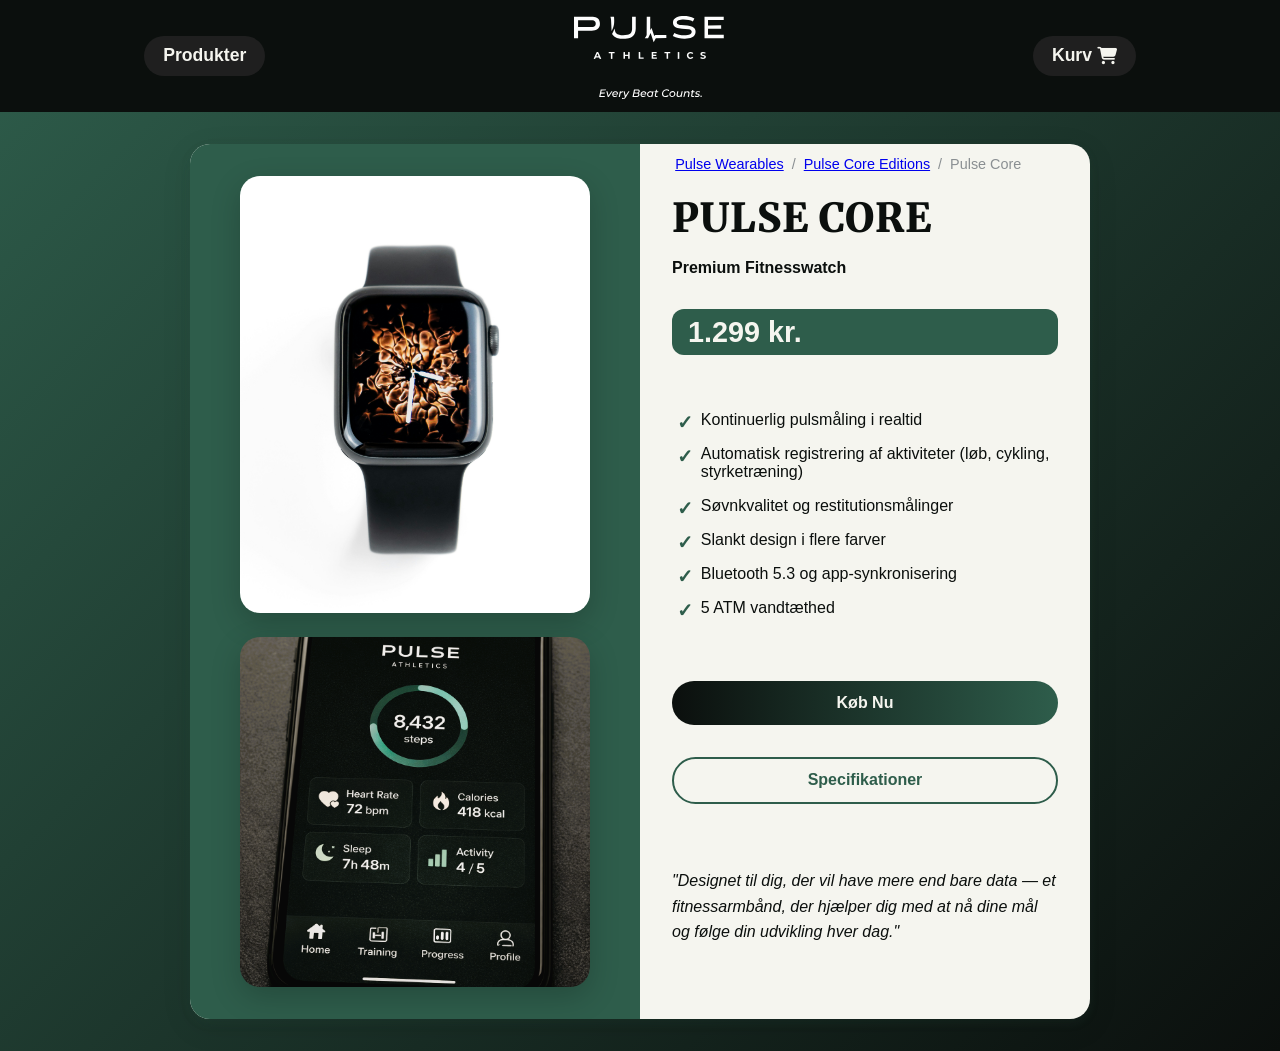
==== index.html @ 3bffe40e "mere oprydning" ====
<!DOCTYPE html>
<html lang="da">
  
<head>
  <meta charset="UTF-8" />
  
<!-- Responsive design for mobile devices -->
  <meta name="viewport" content="width=device-width, initial-scale=1" />
  <title>Pulse Athletics - PULSE Core</title>

<!-- Link to stylesheet -->
  <link rel="stylesheet" href="css.css" />

<!-- Added fonts -->
  <link
    href="https://fonts.googleapis.com/css2?family=Merriweather&display=swap"
    rel="stylesheet"
  />
  <link
    href="https://cdnjs.cloudflare.com/ajax/libs/font-awesome/6.4.0/css/all.min.css"
    rel="stylesheet"
  />
</head>

<body>

<!-- Page header with navigation -->
  <header>
    <nav>
<!-- Left pill navigation -->
      <a href="#" class="nav-pill nav-left">Produkter</a>
<!-- Center navigation logo -->
      <a href="#" class="nav-pill nav-center">
        <img src="images/Artboard1.svg" alt="Pulse Athletics Logo" class="nav-logo" />
      </a>
<!-- Right pill navigation with cart icon -->
      <a href="#" class="nav-pill nav-right">
        Kurv <i class="fa fa-shopping-cart"></i>
      </a>
    </nav>
  </header>


  <main>
    <section class="panel">
<!-- Left side: product images -->
      <figure class="image-section">
        <img src="images/watch.png" alt="PULSE Core Watch" class="watch" />
        <img src="images/phone.png" alt="PULSE App Phone" class="phone" />
      </figure>

<!-- Right side: headline, description, features, and CTAs -->
<article class="content-section">

  <!-- Breadcrumbs -->
  <nav class="breadcrumbs" aria-label="Breadcrumb">
    <ul>
    <li><a href="#">Pulse Wearables</a></li>
    <li><a href="#">Pulse Core Editions</a></li>
    <li>Pulse Core</li>
  </ul>
  </nav>
  <!-- Product name and brief -->
  <h1>PULSE Core</h1>
  <p class="part-number">Premium Fitnesswatch</p>
  
  <!-- Pricing info -->
  <div class="pricing">
    <span class="current-price">1.299 kr.</span>
  </div>
  
  <!-- Product key functions -->
  <ul class="key-functions">
    <li>Kontinuerlig pulsmåling i realtid</li>
    <li>Automatisk registrering af aktiviteter (løb, cykling, styrketræning)</li>
    <li>Søvnkvalitet og restitutionsmålinger</li>
    <li>Slankt design i flere farver</li>
    <li>Bluetooth 5.3 og app-synkronisering</li>
    <li>5 ATM vandtæthed</li>
  </ul>

  <!-- Call to action button -->
    <button class="btn-buynow">Køb Nu</button>
    <button class="btn-specs">Specifikationer</button>


  <!-- Motivational quote -->
  <p class="citation">
    <em>"Designet til dig, der vil have mere end bare data — et fitnessarmbånd, der hjælper dig med at nå dine mål og følge din udvikling hver dag."</em>
  </p>
</article>
    </section>
  </main>
</body>
</html>
---- css.css ----
@import url('https://fonts.googleapis.com/css2?family=Merriweather&display=swap');


:root {
  --graphite-black: #0b0f0d;
  --forest-green: #2e5d4b;
  --titanium-grey: #8a8f92;
  --sand-white: #f5f5ef;
  --charcoal: #1f1f1f;
  --gradient-start: #2e5d4b;
  --gradient-end: #0b0f0d;
}

/* Reset box sizing for all elements */
* {
  box-sizing: border-box;
}

/* Reset margins and padding for semantic containers */
section, article, figure, nav {
  margin: 0;
  padding: 0;
  border: none;
  background: none;
  display: block;
}

/* Body styles: background gradient and base font setup */
body {
  margin: 0;
  background: linear-gradient(135deg, var(--gradient-start), var(--gradient-end));
  color: var(--sand-white);
  font-family: Arial, sans-serif;
  min-height: 100vh;
  display: flex;
  flex-direction: column;
}

/* Header styles */
header {
  background-color: var(--graphite-black);
}

/* Navigation bar container. 1rem = 16px (Root font size) */
nav {
  max-width: 1024px;
  margin: 0 auto;
  display: flex;
  justify-content: space-between;
  align-items: center;
  padding: 0.8rem 1rem;
  gap: 1rem;
}

/* Pill-shaped navigation links */
.nav-pill {
  background-color: var(--charcoal);
  color: var(--sand-white);
  padding: 0.6rem 1.2rem;
  border-radius: 9999px; /* Fully rounded */
  text-decoration: none;
  font-weight: bold;
  display: flex;
  align-items: center;
  gap: 0.3rem;
  font-size: 1.1rem;
  user-select: none;

}

/* left and right navigation pills hover effect */
.nav-left:hover,
.nav-right:hover {
  background-color: var(--sand-white);
  color: var(--graphite-black); /* change text color for contrast */
  transition: background-color 0.3s ease, color 0.3s ease;
}


/* Center navigation logo */
.nav-center {
  flex-grow: 1;
  width:auto;
  padding: 0;
  justify-content: center;
  cursor: default;
  font-family: 'Merriweather', serif;
  font-size: 1.3rem;
  background-color: transparent;
}

/* Logo image inside the center navigation pill */
.nav-logo {
  height: auto;
  width: 150px;
  max-width: 100%;
  display: block;
  margin: 0 auto;
}

/* Main content area flex container */
main {
  flex-grow: 1;
  display: flex;
  justify-content: center;
  align-items: center;
  padding: 2rem 1rem;
}

/* The central white panel containing the product info */
.panel {
  background-color: var(--sand-white);
  color: var(--graphite-black);
  max-width: 900px;
  width: 100%;
  border-radius: 20px;
  display: flex;
  box-shadow:
    0 4px 10px rgba(46, 93, 75, 0.15),
    0 8px 30px rgba(0, 0, 0, 0.1);
  overflow: hidden;
  flex-direction:row;
  
}

/* Left image section with watch and phone images */
.image-section {
  flex: 1;
  background: var(--forest-green);
  padding: 2rem;
  display: flex;
  flex-direction: column;
  align-items: center;
  justify-content: center;
  gap: 1.5rem;
}

/* Images styling with shadow and rounded corners */
.image-section img {
  width: 350px;
  border-radius: 20px;
  box-shadow:
    0 10px 30px rgba(0, 0, 0, 0.2);
}

/* Smaller phone image */
.phone {
  width: 140px;
}

/* Right content section */
.content-section {
  flex: 1;
  padding: 0rem 2rem;
  display: flex;
  flex-direction: column;
  gap: 1rem;

}

/* Headline with serif font, uppercase, and spacing */
.content-section h1 {
  font-family: 'Merriweather', serif;
  font-weight: 900;
  font-size: 2.5rem;
  text-transform: uppercase;
  letter-spacing: 1px;
  color: var(--graphite-black);
  text-align: left;
  margin-top: -1.5rem;
  margin-bottom: -1rem;
}

/* Paragraph description spacing */
.content-section p {
  margin-bottom: 1rem;
  font-size: 1rem;
  color: var(--graphite-black);
  text-align: left;
}

/* Feature list styles with disc bullet inside box */
.content-section ul {
  list-style: inside disc;
  margin-bottom: 2rem;
  font-weight: 500;
  color: var(--graphite-black);
}

/* Space between feature items */
.content-section ul li {
  margin-bottom: 1rem;
}

/* Breadcrumbs general */
.breadcrumbs {
  width: 100%;           /* Full width of content section */
  padding-left: 0.2rem;    /* Match content-section horizontal padding */
  margin: 0;             /* Remove default margins */
  box-sizing: border-box; /* Ensure padding doesn’t cause overflow */
}

/* Breadcrumbs navigation list */
.breadcrumbs ul {
  list-style: none;               /* Remove default bullets */
  display: flex;                  /* Arrange items horizontally */
  gap: 0.5rem;                
  font-size: 0.9rem;       
  color: var(--titanium-grey);      
  padding-left: 0rem;              
  margin: 0;                            /* Reset default margin */                
}

.breadcrumbs ul li:not(:last-child)::after {
  content: "/";                  /* Slash separator */
  margin-left: 0.5rem;            /* Space after slash */
  color: var(--titanium-grey);   /* Matching grey */
}

/* Product part number styling */
.part-number {
  color: var(--titanium-grey);
  font-weight: 600;
  font-size: 1rem;
  margin-bottom: 1.5rem;
}

/* Pricing container */
.pricing {
  background-color: var(--forest-green);
  color: var(--sand-white);
  padding: 0.4rem 1rem;
  font-weight: 900;
  font-size: 1.8rem;
  border-radius: 12px;
  display: inline-block;
  margin-bottom: 1.5rem;
  
}

/* Key functions feature list */
.key-functions {
  list-style-type: none;          /* Remove default bullets */
  padding-left: 1.5rem;           /* Indent for bullets */
  margin-left: -1.2rem;           /* Reset left margin */
  margin-bottom: 2rem;
  font-weight: 600;
  color: var(--graphite-black); /* Darker color for emphasis */
}

.key-functions li {
  list-style-type: none;
  margin-bottom: 0.6rem;         /* Space between list items */
  text-indent: 0;
  padding-left: 1.5rem;          /* Space for the checkmark */
  position: relative;              /* For positioning the checkmark */
  
}

.key-functions li::before {
  content: "✓";
  position: absolute;
  left: 0;
  top: 0;
  color: var(--forest-green); 
  margin-right: 0.7rem;
  font-weight: bold;
  line-height: 1.2; /* Align checkmark with text */
  font-size: 1.2rem; /* Slightly larger checkmark for visibility */
  
  
}

/* General button styles */
button {
  cursor: pointer;
  border: none;
  border-radius: 9999px; /* Fully rounded */
  font-weight: 600;
  padding: 0.8rem 2rem;
  font-size: 1rem;
  transition: all 0.3s ease;
}

/* Primary button with gradient background and light text */
.btn-buynow {
  display: inline-block;
  background: linear-gradient(90deg, var(--graphite-black), var(--forest-green));
  color: var(--sand-white);
  padding-left: 1.8rem;
  padding-right: 1.8rem;
}

/* Hover effect for primary button */
.btn-buynow:hover {
  background: var(--forest-green);
  box-shadow: 0 4px 12px rgba(46,93,75, 0.5);
  transform: translateY(-2px);
}


.btn-specs  {        
  background-color: transparent;
  color: var(--forest-green);
  border: 2px solid var(--forest-green);
  border-radius: 9999px;
  padding-left: 1.8rem;
  padding-right: 1.8rem;
  margin-top: 1rem;
  font-size: 1rem;
  transition: background-color 0.3s ease, color 0.3s ease;
  display: flex;
  justify-content: center;
  align-self: flex-center;
}


.btn-specs:hover {
  background-color: var(--forest-green);
  color: var(--sand-white);
  border-color: var(--forest-green);
}

.citation {
  font-style: italic;               /* Italic style */
  color: var(--forest-green);      /* Muted text color */
  font-size: 1rem;                  /* Set font size */
  margin: 3rem 0;                        /* Vertical spacing */
  text-align: left;               /* Center the text horizontally */
  max-width: 600px;                 /* Limit the width */
  margin-left: auto;                /* Center block horizontally */
  margin-right: auto;
  line-height: 1.6;                  /* Improve readability */
}

 

/* Responsive styles for smaller screens */
@media (max-width: 720px) {
  /* Stack panel vertically */
  .panel {
    flex-direction: column;
  }
  /* Adjust padding and center text */
  .image-section, .content-section {
    padding: 2rem;
    text-align: center;
  }
  .content-section ul {
    padding-left: 1rem;
  }
  /* Center buttons and allow wrap */
  .buttons {
    justify-content: center;
    flex-wrap: wrap;
  }
  /* Buttons full width on small screens */
  button {
    min-width:140px;
  }
}
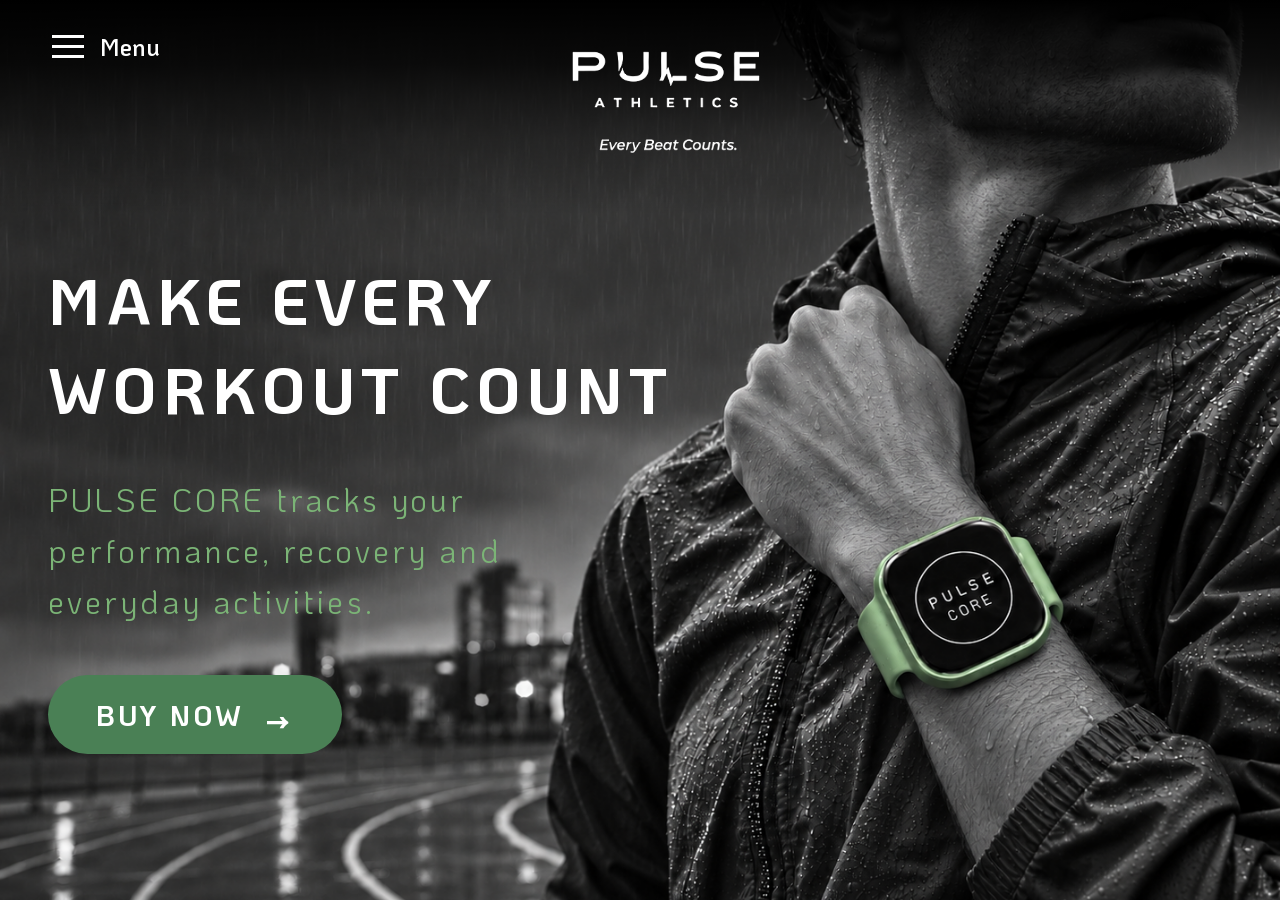
==== commit 6de6eb30: "Første version af hero og nav med burgermenu" ====
--- a/index.html
+++ b/index.html
@@ -1,95 +1,84 @@
 <!DOCTYPE html>
-<html lang="da">
+<html lang="en">
   
 <head>
-  <meta charset="UTF-8" />
-  
-<!-- Responsive design for mobile devices -->
-  <meta name="viewport" content="width=device-width, initial-scale=1" />
+  <meta charset="UTF-8"/>
+  <!-- Responsive design for mobile devices -->
+  <meta name="viewport" content="width=device-width, initial-scale=1.0">
   <title>Pulse Athletics - PULSE Core</title>
 
-<!-- Link to stylesheet -->
-  <link rel="stylesheet" href="css.css" />
+  <!-- Link til stylesheet/css fil -->
+  <link rel="stylesheet" href="css.css"/>
 
-<!-- Added fonts -->
-  <link
-    href="https://fonts.googleapis.com/css2?family=Merriweather&display=swap"
-    rel="stylesheet"
-  />
-  <link
-    href="https://cdnjs.cloudflare.com/ajax/libs/font-awesome/6.4.0/css/all.min.css"
-    rel="stylesheet"
-  />
+  <!-- Skrifttypen KoHo -->
+  <link rel="preconnect" href="https://fonts.googleapis.com">
+  <link rel="preconnect" href="https://fonts.gstatic.com" crossorigin>
+
+  <link href="https://fonts.googleapis.com/css2?family=KoHo:ital,wght@0,400;0,500;0,600;0,700;1,400&display=swap" rel="stylesheet">
+
 </head>
 
 <body>
 
-<!-- Page header with navigation -->
-  <header>
-    <nav>
-<!-- Left pill navigation -->
-      <a href="#" class="nav-pill nav-left">Produkter</a>
-<!-- Center navigation logo -->
-      <a href="#" class="nav-pill nav-center">
-        <img src="images/Artboard1.svg" alt="Pulse Athletics Logo" class="nav-logo" />
+  <section class="hero">
+
+    <!-- Header med navigation -->
+    <header class="site-header">
+
+     <nav class="navbar" aria-label="Main Navigation">
+        <div class="navbar-container">
+         <!-- Burgerikon -->
+          <button class="burger" id="burger-button" type="button" aria-label="Open menu" aria-expanded="false" aria-controls="nav-menu">
+            <span class="burger-line"></span>
+            <span class="burger-line"></span>
+            <span class="burger-line"></span>
+          </button>
+
+          <!-- Tekst ved siden af burgerikonet -->
+          <span class="menu-label">
+          Menu
+          </span>
+
+          <!-- Logo med slogan -->
+          <a class="brand" href="index.html">
+            <img src="Eksamen-billeder/logo-til-nav.png" alt="Pulse Athletics - Every Beat Counts. Home" class="logo"/>
+          </a>
+
+          <!-- Navigation menu -->
+          <ul class="nav-menu" id="nav-menu">
+            <li><a href="#product">PULSE Core</a></li>
+            <li><a href="#features">Features</a></li>
+            <li><a href="#app">App</a></li>
+            <li><a href="#contact">Contact</a></li>
+          </ul>
+
+        </div>
+      </nav>
+    </header>
+  
+    <div class="hero-content">
+      <h1>
+        Make every<br>
+       workout count
+      </h1>
+
+      <p>
+        PULSE CORE tracks your <br>
+        performance, recovery and <br>
+        everyday activities.
+      </p>
+
+      <a class="buy-button" href="#product">
+        Buy now
+        <span aria-hidden="true">→</span>
       </a>
-<!-- Right pill navigation with cart icon -->
-      <a href="#" class="nav-pill nav-right">
-        Kurv <i class="fa fa-shopping-cart"></i>
-      </a>
-    </nav>
-  </header>
+    </div>
+
+  </section>
 
 
   <main>
-    <section class="panel">
-<!-- Left side: product images -->
-      <figure class="image-section">
-        <img src="images/watch.png" alt="PULSE Core Watch" class="watch" />
-        <img src="images/phone.png" alt="PULSE App Phone" class="phone" />
-      </figure>
 
-<!-- Right side: headline, description, features, and CTAs -->
-<article class="content-section">
-
-  <!-- Breadcrumbs -->
-  <nav class="breadcrumbs" aria-label="Breadcrumb">
-    <ul>
-    <li><a href="#">Pulse Wearables</a></li>
-    <li><a href="#">Pulse Core Editions</a></li>
-    <li>Pulse Core</li>
-  </ul>
-  </nav>
-  <!-- Product name and brief -->
-  <h1>PULSE Core</h1>
-  <p class="part-number">Premium Fitnesswatch</p>
-  
-  <!-- Pricing info -->
-  <div class="pricing">
-    <span class="current-price">1.299 kr.</span>
-  </div>
-  
-  <!-- Product key functions -->
-  <ul class="key-functions">
-    <li>Kontinuerlig pulsmåling i realtid</li>
-    <li>Automatisk registrering af aktiviteter (løb, cykling, styrketræning)</li>
-    <li>Søvnkvalitet og restitutionsmålinger</li>
-    <li>Slankt design i flere farver</li>
-    <li>Bluetooth 5.3 og app-synkronisering</li>
-    <li>5 ATM vandtæthed</li>
-  </ul>
-
-  <!-- Call to action button -->
-    <button class="btn-buynow">Køb Nu</button>
-    <button class="btn-specs">Specifikationer</button>
-
-
-  <!-- Motivational quote -->
-  <p class="citation">
-    <em>"Designet til dig, der vil have mere end bare data — et fitnessarmbånd, der hjælper dig med at nå dine mål og følge din udvikling hver dag."</em>
-  </p>
-</article>
-    </section>
   </main>
 </body>
 </html>
--- a/css.css
+++ b/css.css
@@ -1,361 +1,221 @@
-@import url('https://fonts.googleapis.com/css2?family=Merriweather&display=swap');
-
-
-:root {
-  --graphite-black: #0b0f0d;
-  --forest-green: #2e5d4b;
-  --titanium-grey: #8a8f92;
-  --sand-white: #f5f5ef;
-  --charcoal: #1f1f1f;
-  --gradient-start: #2e5d4b;
-  --gradient-end: #0b0f0d;
-}
-
-/* Reset box sizing for all elements */
+/* Grundindstillinger */
 * {
   box-sizing: border-box;
 }
 
-/* Reset margins and padding for semantic containers */
-section, article, figure, nav {
-  margin: 0;
-  padding: 0;
-  border: none;
-  background: none;
-  display: block;
-}
-
-/* Body styles: background gradient and base font setup */
 body {
   margin: 0;
-  background: linear-gradient(135deg, var(--gradient-start), var(--gradient-end));
-  color: var(--sand-white);
-  font-family: Arial, sans-serif;
+  font-family: "KoHo", sans-serif;
+}
+
+button {
+  font: inherit;
+}
+
+/* Hero: hele den øverste sektion */
+.hero {
   min-height: 100vh;
+  color: white;
+
+  background-color: #171717;
+  background-image: url("Eksamen-billeder/Hero-baggrund.png");
+  background-size: cover;
+  background-position: center;
+}
+
+/* Lineær navigationen */
+.site-header {
+  padding: 24px 48px 40px;
+
+  background: linear-gradient(
+    to bottom,
+    rgba(0, 0, 0, 1) 0%,
+    rgba(0, 0, 0, 0.8) 30%,
+    rgba(0, 0, 0, 0.3) 65%,
+    rgba(0, 0, 0, 0) 100%
+  );
+}
+
+/* Navigation */
+.navbar-container {
+  position: relative;
+
+  display: grid;
+  grid-template-columns: 40px 1fr auto 1fr;
+  align-items: start;
+  gap: 12px;
+}
+
+/* Burgerknappen */
+.burger {
   display: flex;
   flex-direction: column;
-}
-
-/* Header styles */
-header {
-  background-color: var(--graphite-black);
-}
-
-/* Navigation bar container. 1rem = 16px (Root font size) */
-nav {
-  max-width: 1024px;
-  margin: 0 auto;
-  display: flex;
-  justify-content: space-between;
-  align-items: center;
-  padding: 0.8rem 1rem;
-  gap: 1rem;
-}
-
-/* Pill-shaped navigation links */
-.nav-pill {
-  background-color: var(--charcoal);
-  color: var(--sand-white);
-  padding: 0.6rem 1.2rem;
-  border-radius: 9999px; /* Fully rounded */
-  text-decoration: none;
-  font-weight: bold;
-  display: flex;
-  align-items: center;
-  gap: 0.3rem;
-  font-size: 1.1rem;
-  user-select: none;
-
-}
-
-/* left and right navigation pills hover effect */
-.nav-left:hover,
-.nav-right:hover {
-  background-color: var(--sand-white);
-  color: var(--graphite-black); /* change text color for contrast */
-  transition: background-color 0.3s ease, color 0.3s ease;
-}
-
-
-/* Center navigation logo */
-.nav-center {
-  flex-grow: 1;
-  width:auto;
-  padding: 0;
   justify-content: center;
-  cursor: default;
-  font-family: 'Merriweather', serif;
-  font-size: 1.3rem;
-  background-color: transparent;
-}
-
-/* Logo image inside the center navigation pill */
-.nav-logo {
+  gap: 7px;
+
+  width: 40px;
+  height: 44px;
+  padding: 4px;
+
+  border: none;
+  background: transparent;
+  cursor: pointer;
+}
+
+/* De tre streger */
+.burger span {
+  display: block;
+  width: 32px;
+  height: 3px;
+  background-color: white;
+}
+
+/* Teksten ved siden af burgerikonet */
+.menu-label {
+  padding-top: 7px;
+  font-size: 24px;
+  font-weight: 600;
+}
+
+/* Logo inklusive slogan */
+.brand {
+  grid-column: 3;
+  display: block;
+  width: 300px;
+}
+
+.brand img {
+  display: block;
+  width: 100%;
   height: auto;
-  width: 150px;
-  max-width: 100%;
-  display: block;
-  margin: 0 auto;
-}
-
-/* Main content area flex container */
-main {
-  flex-grow: 1;
-  display: flex;
-  justify-content: center;
-  align-items: center;
-  padding: 2rem 1rem;
-}
-
-/* The central white panel containing the product info */
-.panel {
-  background-color: var(--sand-white);
-  color: var(--graphite-black);
-  max-width: 900px;
-  width: 100%;
-  border-radius: 20px;
-  display: flex;
-  box-shadow:
-    0 4px 10px rgba(46, 93, 75, 0.15),
-    0 8px 30px rgba(0, 0, 0, 0.1);
-  overflow: hidden;
-  flex-direction:row;
-  
-}
-
-/* Left image section with watch and phone images */
-.image-section {
-  flex: 1;
-  background: var(--forest-green);
-  padding: 2rem;
+}
+
+/* Menuen er skjult, indtil den åbnes */
+.nav-menu {
+  display: none;
+
+  position: absolute;
+  top: 60px;
+  left: 0;
+  z-index: 10;
+
+  width: 230px;
+  margin: 0;
+  padding: 24px;
+
+  list-style: none;
+  background-color: #373636;
+  border-radius: 12px;
+}
+
+/* JavaScript tilføjer senere klassen active */
+.nav-menu.active {
   display: flex;
   flex-direction: column;
+  gap: 20px;
+}
+
+.nav-menu a {
+  color: white;
+  text-decoration: none;
+}
+
+.nav-menu a:hover {
+  text-decoration: underline;
+}
+
+/* Teksten oven på billedet */
+.hero-content {
+  max-width: 820px;
+  padding: 40px 48px 100px;
+}
+
+.hero-content h1 {
+  margin: 0 0 40px;
+
+  font-size: 64px;
+  font-weight: 700;
+  line-height: 1.4;
+  letter-spacing: 6px;
+  text-transform: uppercase;
+}
+
+.hero-content p {
+  max-width: 620px;
+  margin: 0 0 48px;
+
+  color: #7bb476;
+  font-size: 32px;
+  line-height: 1.6;
+  letter-spacing: 3px;
+}
+
+/* Købsknappen */
+.buy-button {
+  display: inline-flex;
   align-items: center;
-  justify-content: center;
-  gap: 1.5rem;
-}
-
-/* Images styling with shadow and rounded corners */
-.image-section img {
-  width: 350px;
-  border-radius: 20px;
-  box-shadow:
-    0 10px 30px rgba(0, 0, 0, 0.2);
-}
-
-/* Smaller phone image */
-.phone {
-  width: 140px;
-}
-
-/* Right content section */
-.content-section {
-  flex: 1;
-  padding: 0rem 2rem;
-  display: flex;
-  flex-direction: column;
-  gap: 1rem;
-
-}
-
-/* Headline with serif font, uppercase, and spacing */
-.content-section h1 {
-  font-family: 'Merriweather', serif;
-  font-weight: 900;
-  font-size: 2.5rem;
+  gap: 20px;
+
+  padding: 16px 48px;
+  border-radius: 50px;
+
+  background-color: #4a8055;
+  color: white;
+
+  font-size: 28px;
+  font-weight: 700;
+  letter-spacing: 3px;
+  text-decoration: none;
   text-transform: uppercase;
-  letter-spacing: 1px;
-  color: var(--graphite-black);
-  text-align: left;
-  margin-top: -1.5rem;
-  margin-bottom: -1rem;
-}
-
-/* Paragraph description spacing */
-.content-section p {
-  margin-bottom: 1rem;
-  font-size: 1rem;
-  color: var(--graphite-black);
-  text-align: left;
-}
-
-/* Feature list styles with disc bullet inside box */
-.content-section ul {
-  list-style: inside disc;
-  margin-bottom: 2rem;
-  font-weight: 500;
-  color: var(--graphite-black);
-}
-
-/* Space between feature items */
-.content-section ul li {
-  margin-bottom: 1rem;
-}
-
-/* Breadcrumbs general */
-.breadcrumbs {
-  width: 100%;           /* Full width of content section */
-  padding-left: 0.2rem;    /* Match content-section horizontal padding */
-  margin: 0;             /* Remove default margins */
-  box-sizing: border-box; /* Ensure padding doesn’t cause overflow */
-}
-
-/* Breadcrumbs navigation list */
-.breadcrumbs ul {
-  list-style: none;               /* Remove default bullets */
-  display: flex;                  /* Arrange items horizontally */
-  gap: 0.5rem;                
-  font-size: 0.9rem;       
-  color: var(--titanium-grey);      
-  padding-left: 0rem;              
-  margin: 0;                            /* Reset default margin */                
-}
-
-.breadcrumbs ul li:not(:last-child)::after {
-  content: "/";                  /* Slash separator */
-  margin-left: 0.5rem;            /* Space after slash */
-  color: var(--titanium-grey);   /* Matching grey */
-}
-
-/* Product part number styling */
-.part-number {
-  color: var(--titanium-grey);
-  font-weight: 600;
-  font-size: 1rem;
-  margin-bottom: 1.5rem;
-}
-
-/* Pricing container */
-.pricing {
-  background-color: var(--forest-green);
-  color: var(--sand-white);
-  padding: 0.4rem 1rem;
-  font-weight: 900;
-  font-size: 1.8rem;
-  border-radius: 12px;
-  display: inline-block;
-  margin-bottom: 1.5rem;
-  
-}
-
-/* Key functions feature list */
-.key-functions {
-  list-style-type: none;          /* Remove default bullets */
-  padding-left: 1.5rem;           /* Indent for bullets */
-  margin-left: -1.2rem;           /* Reset left margin */
-  margin-bottom: 2rem;
-  font-weight: 600;
-  color: var(--graphite-black); /* Darker color for emphasis */
-}
-
-.key-functions li {
-  list-style-type: none;
-  margin-bottom: 0.6rem;         /* Space between list items */
-  text-indent: 0;
-  padding-left: 1.5rem;          /* Space for the checkmark */
-  position: relative;              /* For positioning the checkmark */
-  
-}
-
-.key-functions li::before {
-  content: "✓";
-  position: absolute;
-  left: 0;
-  top: 0;
-  color: var(--forest-green); 
-  margin-right: 0.7rem;
-  font-weight: bold;
-  line-height: 1.2; /* Align checkmark with text */
-  font-size: 1.2rem; /* Slightly larger checkmark for visibility */
-  
-  
-}
-
-/* General button styles */
-button {
-  cursor: pointer;
-  border: none;
-  border-radius: 9999px; /* Fully rounded */
-  font-weight: 600;
-  padding: 0.8rem 2rem;
-  font-size: 1rem;
-  transition: all 0.3s ease;
-}
-
-/* Primary button with gradient background and light text */
-.btn-buynow {
-  display: inline-block;
-  background: linear-gradient(90deg, var(--graphite-black), var(--forest-green));
-  color: var(--sand-white);
-  padding-left: 1.8rem;
-  padding-right: 1.8rem;
-}
-
-/* Hover effect for primary button */
-.btn-buynow:hover {
-  background: var(--forest-green);
-  box-shadow: 0 4px 12px rgba(46,93,75, 0.5);
-  transform: translateY(-2px);
-}
-
-
-.btn-specs  {        
-  background-color: transparent;
-  color: var(--forest-green);
-  border: 2px solid var(--forest-green);
-  border-radius: 9999px;
-  padding-left: 1.8rem;
-  padding-right: 1.8rem;
-  margin-top: 1rem;
-  font-size: 1rem;
-  transition: background-color 0.3s ease, color 0.3s ease;
-  display: flex;
-  justify-content: center;
-  align-self: flex-center;
-}
-
-
-.btn-specs:hover {
-  background-color: var(--forest-green);
-  color: var(--sand-white);
-  border-color: var(--forest-green);
-}
-
-.citation {
-  font-style: italic;               /* Italic style */
-  color: var(--forest-green);      /* Muted text color */
-  font-size: 1rem;                  /* Set font size */
-  margin: 3rem 0;                        /* Vertical spacing */
-  text-align: left;               /* Center the text horizontally */
-  max-width: 600px;                 /* Limit the width */
-  margin-left: auto;                /* Center block horizontally */
-  margin-right: auto;
-  line-height: 1.6;                  /* Improve readability */
-}
-
- 
-
-/* Responsive styles for smaller screens */
-@media (max-width: 720px) {
-  /* Stack panel vertically */
-  .panel {
-    flex-direction: column;
-  }
-  /* Adjust padding and center text */
-  .image-section, .content-section {
-    padding: 2rem;
-    text-align: center;
-  }
-  .content-section ul {
-    padding-left: 1rem;
-  }
-  /* Center buttons and allow wrap */
-  .buttons {
-    justify-content: center;
-    flex-wrap: wrap;
-  }
-  /* Buttons full width on small screens */
-  button {
-    min-width:140px;
-  }
-}
+}
+
+.buy-button:hover {
+  background-color: #386541;
+}
+
+.buy-button span {
+  font-size: 36px;
+}
+
+/* Markering ved brug af tastatur */
+a:focus-visible,
+button:focus-visible {
+  outline: 3px solid white;
+  outline-offset: 5px;
+}
+
+/* Tilpasning til mindre skærme */
+@media (max-width: 700px) {
+  .site-header {
+    padding: 20px;
+  }
+
+  .navbar-container {
+    grid-template-columns: 40px 1fr;
+  }
+
+  .brand {
+    grid-column: 1 / -1;
+    justify-self: center;
+    width: 230px;
+  }
+
+  .hero-content {
+    padding: 32px 20px 60px;
+  }
+
+  .hero-content h1 {
+    font-size: 36px;
+    letter-spacing: 2px;
+  }
+
+  .hero-content p {
+    font-size: 22px;
+    letter-spacing: 1px;
+  }
+
+  .buy-button {
+    padding: 14px 32px;
+    font-size: 22px;
+  }
+}
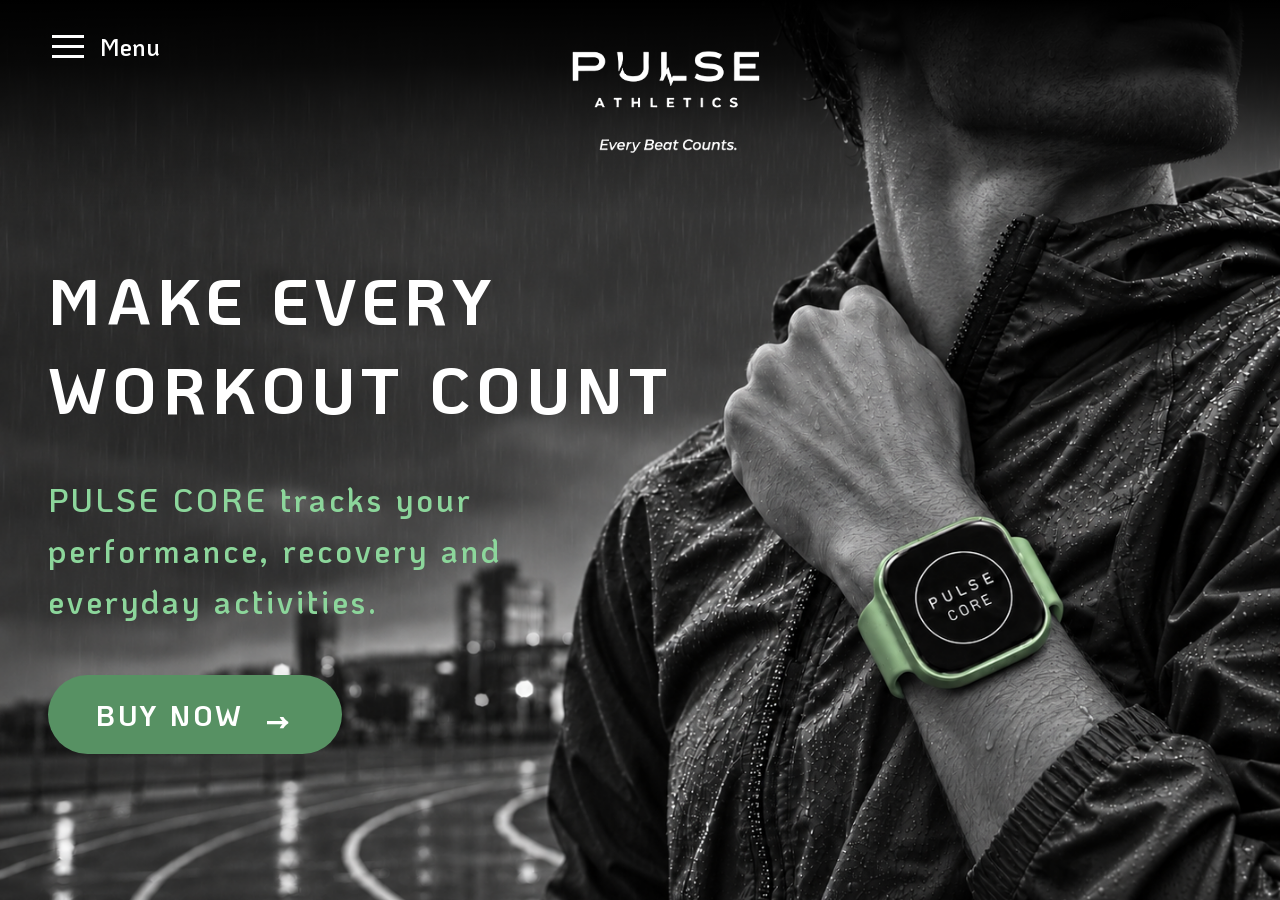
==== commit 716e0836: "js og burgermenu plus dens css" ====
--- a/index.html
+++ b/index.html
@@ -7,7 +7,7 @@
   <meta name="viewport" content="width=device-width, initial-scale=1.0">
   <title>Pulse Athletics - PULSE Core</title>
 
-  <!-- Link til stylesheet/css fil -->
+  <!-- Link til stylesheet/css og JavaScript fil -->
   <link rel="stylesheet" href="css.css"/>
 
   <!-- Skrifttypen KoHo -->
@@ -28,7 +28,7 @@
      <nav class="navbar" aria-label="Main Navigation">
         <div class="navbar-container">
          <!-- Burgerikon -->
-          <button class="burger" id="burger-button" type="button" aria-label="Open menu" aria-expanded="false" aria-controls="nav-menu">
+          <button class="burger" id="burgerbutton" type="button" aria-label="Open menu" aria-expanded="false" aria-controls="navmenu">
             <span class="burger-line"></span>
             <span class="burger-line"></span>
             <span class="burger-line"></span>
@@ -45,11 +45,11 @@
           </a>
 
           <!-- Navigation menu -->
-          <ul class="nav-menu" id="nav-menu">
-            <li><a href="#product">PULSE Core</a></li>
+          <ul class="nav-menu" id="navmenu">
+            <li><a href="#product">Products</a></li>
             <li><a href="#features">Features</a></li>
-            <li><a href="#app">App</a></li>
-            <li><a href="#contact">Contact</a></li>
+            <li><a href="#app">The PULSE App</a></li>
+            <li><a href="#about">About us</a></li>
           </ul>
 
         </div>
@@ -81,4 +81,5 @@
 
   </main>
 </body>
+<script src="js.js"></script>
 </html>
--- a/css.css
+++ b/css.css
@@ -25,6 +25,7 @@
 
 /* Lineær navigationen */
 .site-header {
+  position: relative;
   padding: 24px 48px 40px;
 
   background: linear-gradient(
@@ -38,7 +39,7 @@
 
 /* Navigation */
 .navbar-container {
-  position: relative;
+  position: static;
 
   display: grid;
   grid-template-columns: 40px 1fr auto 1fr;
@@ -90,18 +91,22 @@
   height: auto;
 }
 
-/* Menuen er skjult, indtil den åbnes */
+/* Jeg skjuler menuen, indtil brugeren åbner den */
 .nav-menu {
   display: none;
 
+  /* Jeg placerer menuen under burgerknappen */
   position: absolute;
-  top: 60px;
-  left: 0;
-  z-index: 10;
-
-  width: 230px;
+  top: 78px;
+  left: 48px;
+  z-index: 100;
+
+  /* Jeg giver menuen en fjerdedel af vinduets bredde */
+  width: 25vw;
+  max-width: calc(100% - 40px);
+
   margin: 0;
-  padding: 24px;
+  padding: 12px 0;
 
   list-style: none;
   background-color: #373636;
@@ -112,16 +117,23 @@
 .nav-menu.active {
   display: flex;
   flex-direction: column;
-  gap: 20px;
-}
-
+  gap: 0;
+}
+
+/* Jeg gør hele rækken klikbar */
 .nav-menu a {
+  display: block;
+  padding: 16px 24px;
+
   color: white;
+  font-size: 22px;
   text-decoration: none;
 }
 
+/* Jeg fremhæver linket, når musen er over det */
 .nav-menu a:hover {
   text-decoration: underline;
+  background-color: #579163;
 }
 
 /* Teksten oven på billedet */
@@ -144,8 +156,9 @@
   max-width: 620px;
   margin: 0 0 48px;
 
-  color: #7bb476;
+  color: #8cd69b;
   font-size: 32px;
+  font-weight: 600;
   line-height: 1.6;
   letter-spacing: 3px;
 }
@@ -159,7 +172,7 @@
   padding: 16px 48px;
   border-radius: 50px;
 
-  background-color: #4a8055;
+  background-color: #579163;
   color: white;
 
   font-size: 28px;
@@ -184,6 +197,55 @@
   outline-offset: 5px;
 }
 
+
+
+
+
+
+
+
+/* Jeg gør burgerknappen til udgangspunkt for krydsets streger */
+.burger {
+  position: relative;
+}
+
+/* Jeg flytter den øverste streg og drejer den */
+.burger.active span:nth-child(1) {
+  position: absolute;
+  top: 20px;
+  left: 4px;
+  transform: rotate(45deg);
+}
+
+/* Jeg skjuler den midterste streg */
+.burger.active span:nth-child(2) {
+  opacity: 0;
+}
+
+/* Jeg flytter den nederste streg og drejer den modsat */
+.burger.active span:nth-child(3) {
+  position: absolute;
+  top: 20px;
+  left: 4px;
+  transform: rotate(-45deg);
+}
+
+/* Jeg tilpasser selve menuens placering og bredde på mobil */
+@media (max-width: 700px) {
+  .nav-menu {
+    left: 20px;
+    width: calc(100% - 40px);
+  }
+}
+
+
+
+
+
+
+
+
+
 /* Tilpasning til mindre skærme */
 @media (max-width: 700px) {
   .site-header {
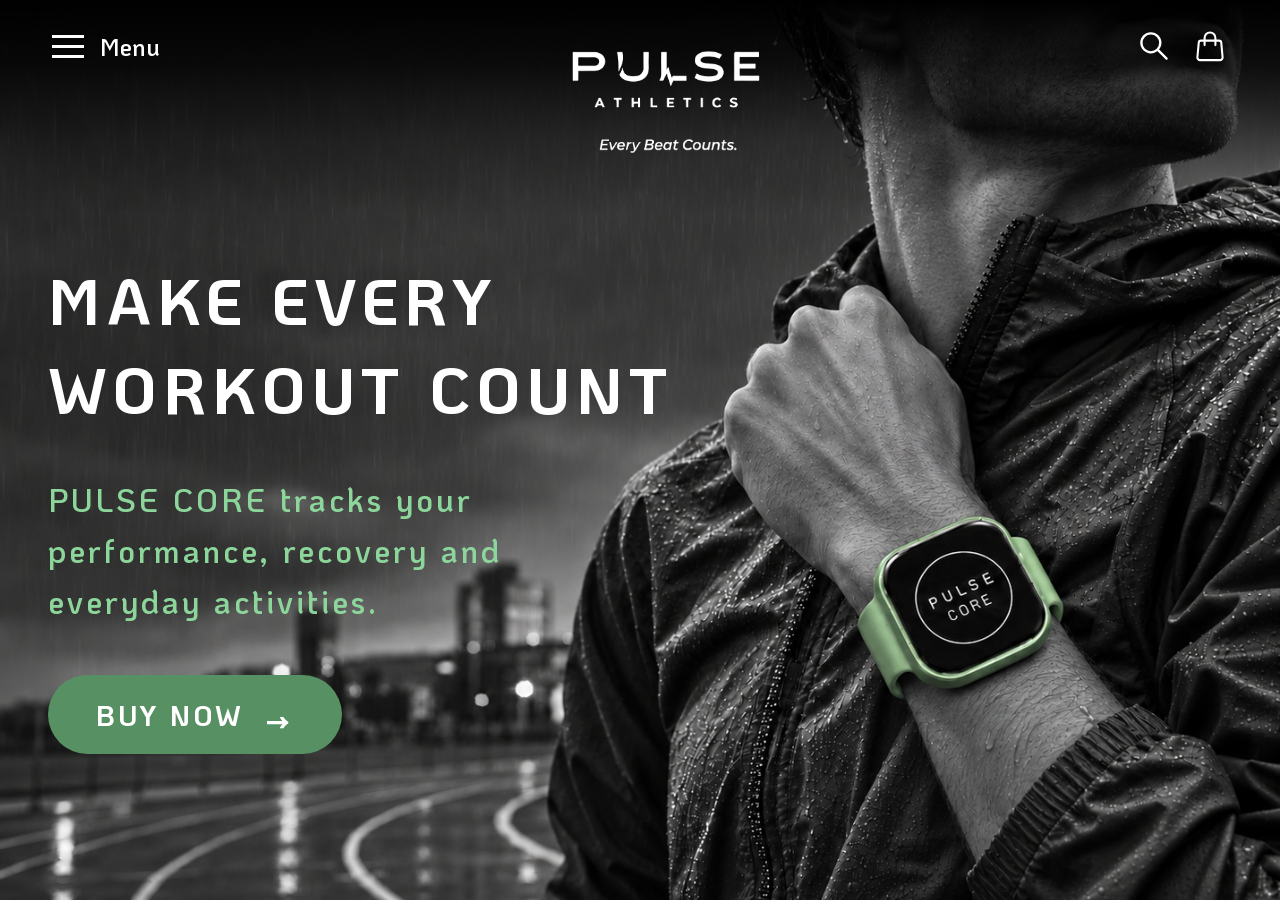
==== commit e1df3f0f: "Tilføjede ikoner i højre hjørne + billeder" ====
--- a/index.html
+++ b/index.html
@@ -43,6 +43,17 @@
           <a class="brand" href="index.html">
             <img src="Eksamen-billeder/logo-til-nav.png" alt="Pulse Athletics - Every Beat Counts. Home" class="logo"/>
           </a>
+          
+          <!-- Jeg samler ikonerne i én container -->
+          <div class="header-actions">
+            <a class="search-link" aria-label="Search">
+              <img src="Eksamen-billeder/søg.svg" alt="Search icon" class="search-icon"/>
+            </a>
+
+            <a class="cart-link" aria-label="Shopping cart">
+              <img src="Eksamen-billeder/kurv.svg" alt="Shopping cart icon" class="cart-icon"/>
+            </a>
+          </div>
 
           <!-- Navigation menu -->
           <ul class="nav-menu" id="navmenu">
--- a/css.css
+++ b/css.css
@@ -91,6 +91,42 @@
   height: auto;
 }
 
+
+/* Jeg placerer ikonerne øverst til højre i headeren */
+.header-actions {
+  position: absolute;
+  top: 24px;
+  right: 48px;
+
+  display: flex;
+  flex-direction: row;
+  align-items: center;
+  gap: 12px;
+}
+
+/* Jeg giver hvert ikon et klikområde */
+.header-actions a {
+  display: flex;
+  align-items: center;
+  justify-content: center;
+
+  width: 44px;
+  height: 44px;
+}
+
+/* Jeg tilpasser størrelsen på ikonerne */
+.header-actions img {
+  display: block;
+  width: 36px;
+  height: 36px;
+  object-fit: contain;
+}
+
+
+
+
+
+
 /* Jeg skjuler menuen, indtil brugeren åbner den */
 .nav-menu {
   display: none;
@@ -238,7 +274,14 @@
   }
 }
 
-
+/* Jeg tilpasser placeringen af ikonernepå mobil */
+@media (max-width: 700px) {
+  .header-actions {
+    top: 20px;
+    right: 20px;
+    gap: 0;
+  }
+}
 
 
 
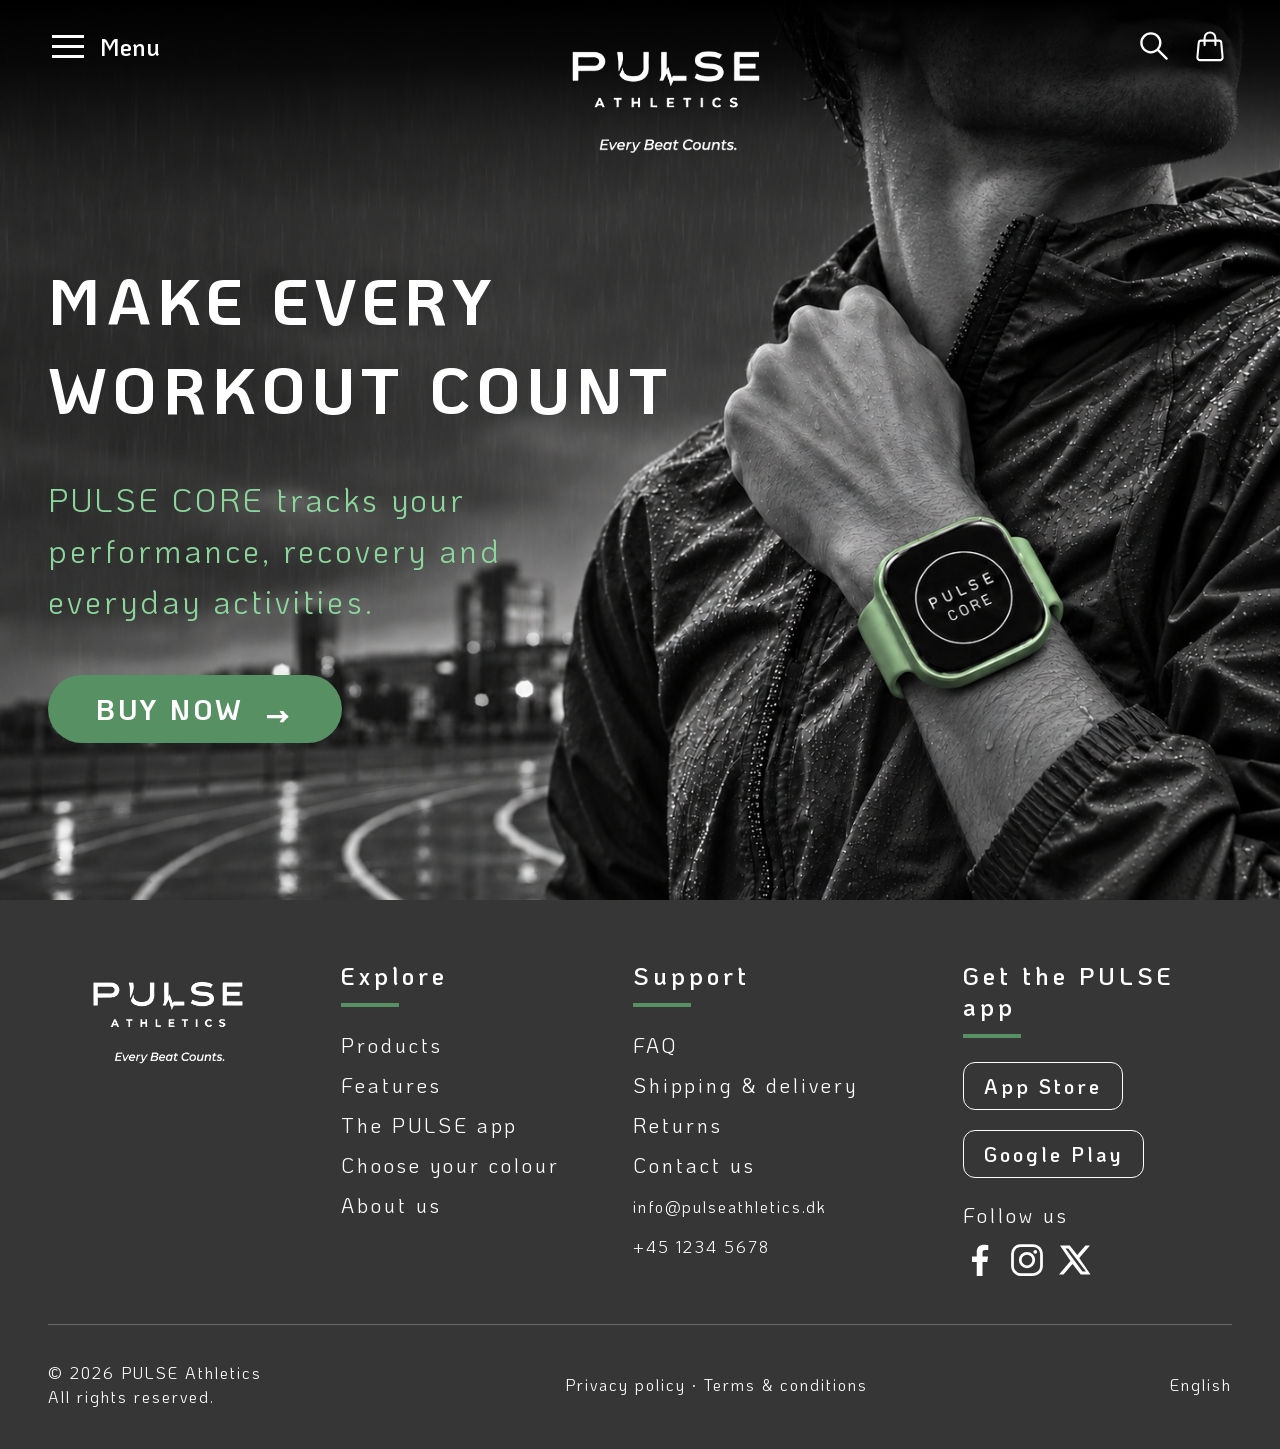
==== commit 4f375969: "Footer - sociale medier og appstore" ====
--- a/index.html
+++ b/index.html
@@ -91,6 +91,112 @@
   <main>
 
   </main>
+
+
+
+
+  <!-- Jeg samler logo, navigation og kontaktoplysninger i footeren -->
+  <footer class="site-footer" id="contact">
+
+    <!-- Footerens fire kolonner -->
+    <div class="footer-top">
+
+      <!-- Kolonne 1: Logo med slogan -->
+      <a class="footer-brand" href="index.html">
+        <img src="Eksamen-billeder/logo-til-nav.png" alt="PULSE Athletics - Every Beat Counts. Home" class="footer-logo"/>
+      </a>
+
+      <!-- Kolonne 2: Links til sektioner på siden -->
+      <nav class="footer-column" aria-label="Explore">
+       <h2>Explore</h2>
+
+        <ul>
+          <li><a href="#product">Products</a></li>
+          <li><a href="#features">Features</a></li>
+          <li><a href="#app">The PULSE app</a></li>
+          <li><a href="#colours">Choose your colour</a></li>
+          <li><a href="#about">About us</a></li>
+        </ul>
+      </nav>
+
+      <!-- Kolonne 3: Support og fiktive kontaktoplysninger -->
+      <div class="footer-column">
+        <h2>Support</h2>
+
+        <ul>
+          <li><span>FAQ</span></li>
+          <li><span>Shipping &amp; delivery</span></li>
+          <li><span>Returns</span></li>
+          <li><span>Contact us</span></li>
+        </ul>
+
+        <!-- Jeg åbner brugerens mailprogram med modtageren udfyldt -->
+        <a class="footer-email" href="mailto:info@pulseathletics.dk">
+          info@pulseathletics.dk
+        </a>
+
+        <!-- Jeg giver brugeren mulighed for at ringe til nummeret -->
+        <a class="footer-phone" href="tel:+4512345678">
+          +45 1234 5678
+        </a>
+      </div>
+
+      <!-- Kolonne 4: App og sociale medier -->
+      <div class="footer-column">
+        <h2>Get the PULSE app</h2>
+
+        <!-- Jeg linker til App Store og Google Play -->
+        <div class="footer-app-buttons">
+
+          <!-- target="_blank" åbner linket i et nyt vindue -->
+
+          <a class="app-button" href="https://apps.apple.com/" target="_blank">
+              App Store
+          </a>
+
+          <a class="app-button" href="https://play.google.com/store" target="_blank">
+            Google Play
+          </a>
+
+        </div>
+
+        <p class="footer-follow">Follow us</p>
+
+        <!-- Jeg viser de tre sociale medier som ikoner -->
+        <div class="footer-socials">
+          <img src="Eksamen-billeder/facebook-ikon.svg" alt="Facebook">
+          <img src="Eksamen-billeder/instagram-ikon.svg" alt="Instagram">
+          <img src="Eksamen-billeder/x-ikon.svg" alt="X">
+        </div>
+      </div>
+
+    </div>
+
+    <!-- Footerens nederste række -->
+    <div class="footer-bottom">
+
+      <p>
+       © 2026 PULSE Athletics<br>
+        All rights reserved.
+      </p>
+
+      <!-- Jeg viser vilkår som tekst uden links -->
+      <div class="footer-legal">
+        <span>Privacy policy</span>
+        <span aria-hidden="true"> · </span>
+        <span>Terms &amp; conditions</span>
+      </div>
+
+      <span class="footer-language">English</span>
+
+    </div>
+
+  </footer>
+
+
+
+
+
 </body>
 <script src="js.js"></script>
 </html>
--- a/css.css
+++ b/css.css
@@ -1,4 +1,20 @@
 /* Grundindstillinger */
+
+/* Farvepalette */
+:root {
+  /* Brandfarver */
+  --pulse-green: #579163;
+  --pulse-green-dark: #386541;
+  --pulse-green-light: #8cd69b;
+
+  /* Neutrale farver */
+  --white: #ffffff;
+  --black: #000000;
+  --background-dark: #171717;
+  --carbon: #373636;
+}
+
+
 * {
   box-sizing: border-box;
 }
@@ -15,9 +31,9 @@
 /* Hero: hele den øverste sektion */
 .hero {
   min-height: 100vh;
-  color: white;
-
-  background-color: #171717;
+  color: var(--white);
+
+  background-color: var(--background-dark);
   background-image: url("Eksamen-billeder/Hero-baggrund.png");
   background-size: cover;
   background-position: center;
@@ -68,7 +84,7 @@
   display: block;
   width: 32px;
   height: 3px;
-  background-color: white;
+  background-color: var(--white);
 }
 
 /* Teksten ved siden af burgerikonet */
@@ -145,7 +161,7 @@
   padding: 12px 0;
 
   list-style: none;
-  background-color: #373636;
+  background-color: var(--carbon);
   border-radius: 12px;
 }
 
@@ -161,7 +177,7 @@
   display: block;
   padding: 16px 24px;
 
-  color: white;
+  color: var(--white);
   font-size: 22px;
   text-decoration: none;
 }
@@ -169,15 +185,20 @@
 /* Jeg fremhæver linket, når musen er over det */
 .nav-menu a:hover {
   text-decoration: underline;
-  background-color: #579163;
-}
-
-/* Teksten oven på billedet */
+  background-color: var(--pulse-green);
+}
+
+
+
+
+
+/* Jeg placerer teksten oven på billedet og til venstre med luft ud til kanten */
 .hero-content {
   max-width: 820px;
   padding: 40px 48px 100px;
 }
 
+/* Jeg gør overskriften tydelig og giver bogstaverne luft */
 .hero-content h1 {
   margin: 0 0 40px;
 
@@ -188,13 +209,14 @@
   text-transform: uppercase;
 }
 
+/* Jeg fremhæver beskrivelsen med en lys grøn farve */
 .hero-content p {
   max-width: 620px;
   margin: 0 0 48px;
 
-  color: #8cd69b;
+  color: var(--pulse-green-light);
   font-size: 32px;
-  font-weight: 600;
+  font-weight: 400;
   line-height: 1.6;
   letter-spacing: 3px;
 }
@@ -208,8 +230,8 @@
   padding: 16px 48px;
   border-radius: 50px;
 
-  background-color: #579163;
-  color: white;
+  background-color: var(--pulse-green);
+  color: var(--white);
 
   font-size: 28px;
   font-weight: 700;
@@ -218,18 +240,21 @@
   text-transform: uppercase;
 }
 
+/* Jeg gør knappen mørkere, når musen hover over den */
 .buy-button:hover {
-  background-color: #386541;
-}
-
+  background-color: var(--pulse-green-dark);
+}
+
+/* Jeg tilpasser pilens størrelse */
 .buy-button span {
   font-size: 36px;
+  line-height: 1;
 }
 
 /* Markering ved brug af tastatur */
 a:focus-visible,
 button:focus-visible {
-  outline: 3px solid white;
+  outline: 3px solid var(--white);
   outline-offset: 5px;
 }
 
@@ -266,6 +291,231 @@
   transform: rotate(-45deg);
 }
 
+
+
+
+
+
+
+
+/* HER STARTER FOOTEREN */
+
+
+/* Jeg giver footeren en grå baggrund og hvid tekst */
+.site-footer {
+  background-color: var(--carbon);
+  color: var(--white);
+  padding: 60px 48px 40px;
+}
+
+/* Jeg fordeler den øverste del i fire kolonner */
+.footer-top {
+  display: grid;
+  grid-template-columns: 1fr 1fr 1.15fr 1.1fr;
+  gap: 48px;
+
+  max-width: 1440px;
+  margin: 0 auto;
+  padding-bottom: 48px;
+}
+
+/* Jeg tilpasser størrelsen på footerens logo */
+.footer-brand {
+  display: block;
+  width: 240px;
+  max-width: 100%;
+}
+
+.footer-brand img {
+  display: block;
+  width: 100%;
+  height: auto;
+}
+
+/* Jeg tilpasser kolonnernes overskrifter */
+.footer-column h2 {
+  margin: 0 0 24px;
+
+  font-size: 24px;
+  font-weight: 600;
+  letter-spacing: 4px;
+}
+
+/* Jeg tilføjer en grøn streg under hver overskrift */
+.footer-column h2::after {
+  /* Jeg laver et tomt pseudoelement */
+  content: "";
+  display: block;
+
+  width: 58px;
+  height: 4px;
+  margin-top: 12px;
+
+  background-color: var(--pulse-green);
+}
+
+/* Jeg fjerner punkterne og standardafstanden fra listerne */
+.footer-column ul {
+  display: flex;
+  flex-direction: column;
+  gap: 12px;
+
+  margin: 0;
+  padding: 0;
+  list-style: none;
+}
+
+/* Jeg tilpasser teksten i listerne */
+.footer-column li {
+  font-size: 20px;
+  line-height: 1.4;
+  letter-spacing: 3px;
+}
+
+/* Jeg bruger hvid til footerens links */
+.site-footer a {
+  color: var(--white);
+  text-decoration: none;
+}
+
+/* Jeg understreger links, når musen er over dem */
+.site-footer a:hover {
+  text-decoration: underline;
+}
+
+/* Jeg tilpasser kontaktoplysningerne */
+.footer-email,
+.footer-phone {
+  display: block;
+  margin: 16px 0 0;
+
+  font-size: 16px;
+  line-height: 1.5;
+  letter-spacing: 2px;
+  overflow-wrap: anywhere;
+}
+
+.footer-email {
+  text-decoration: underline;
+}
+
+/* Jeg placerer appfelterne under hinanden */
+.footer-app-buttons {
+  display: flex;
+  flex-direction: column;
+  align-items: flex-start;
+  gap: 20px;
+}
+
+/* Jeg giver appfelterne en hvid kant */
+.app-button {
+  display: inline-block;
+  padding: 10px 20px;
+
+  border: 1px solid var(--white);
+  border-radius: 12px;
+
+  font-size: 20px;
+  font-weight: 600;
+  letter-spacing: 3px;
+}
+
+/* Jeg giver Follow us-teksten luft */
+.footer-follow {
+  margin: 24px 0 16px;
+
+  font-size: 20px;
+  letter-spacing: 3px;
+}
+
+/* Jeg placerer navnene på sociale medier på en række */
+.footer-socials {
+  display: flex;
+  align-items: center;
+  gap: 16px;
+}
+
+/* Jeg giver ikonerne samme størrelse */
+.footer-socials img {
+  display: block;
+  width: 32px;
+  height: 32px;
+  object-fit: contain;
+}
+
+
+
+/* Jeg laver den nederste række og skillelinjen over den */
+.footer-bottom {
+  display: flex;
+  justify-content: space-between;
+  align-items: center;
+  gap: 32px;
+
+  max-width: 1440px;
+  margin: 0 auto;
+  padding-top: 36px;
+  border-top: 1px solid rgba(255, 255, 255, 0.25);
+
+  font-size: 16px;
+  line-height: 1.5;
+  letter-spacing: 2px;
+}
+
+.footer-bottom p {
+  margin: 0;
+}
+
+/* Jeg holder sprogangivelsen samlet på én linje */
+.footer-language {
+  white-space: nowrap;
+}
+
+
+
+
+
+
+
+
+
+
+
+
+
+
+
+/* Jeg bruger to kolonner på mindre skærme */
+@media (max-width: 1100px) {
+  .footer-top {
+    grid-template-columns: repeat(2, 1fr);
+    gap: 40px;
+  }
+
+  .footer-bottom {
+    flex-wrap: wrap;
+  }
+}
+
+/* Jeg placerer indholdet under hinanden på mobil */
+@media (max-width: 600px) {
+  .site-footer {
+    padding: 40px 20px 32px;
+  }
+
+  .footer-top {
+    grid-template-columns: 1fr;
+    padding-bottom: 32px;
+  }
+
+  .footer-bottom {
+    flex-direction: column;
+    align-items: flex-start;
+    gap: 20px;
+  }
+}
+
+
 /* Jeg tilpasser selve menuens placering og bredde på mobil */
 @media (max-width: 700px) {
   .nav-menu {
@@ -284,11 +534,6 @@
 }
 
 
-
-
-
-
-
 /* Tilpasning til mindre skærme */
 @media (max-width: 700px) {
   .site-header {
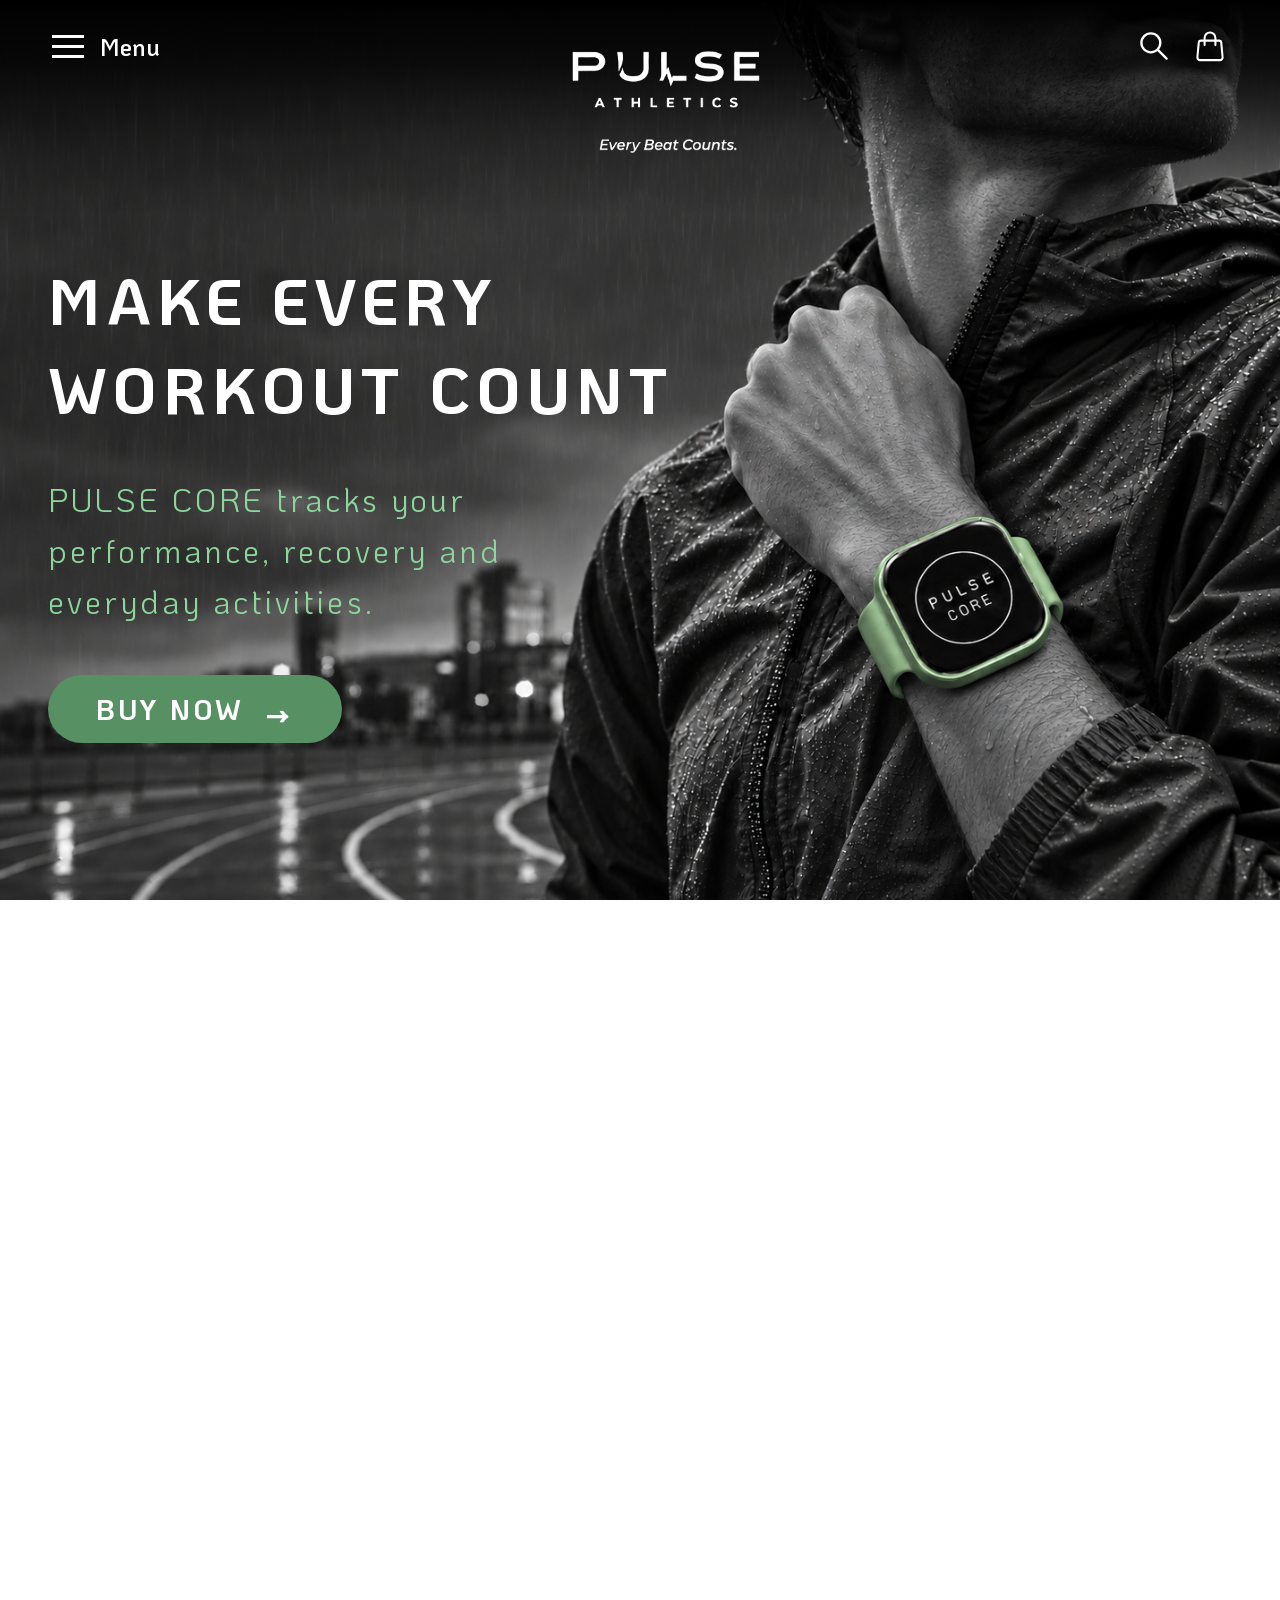
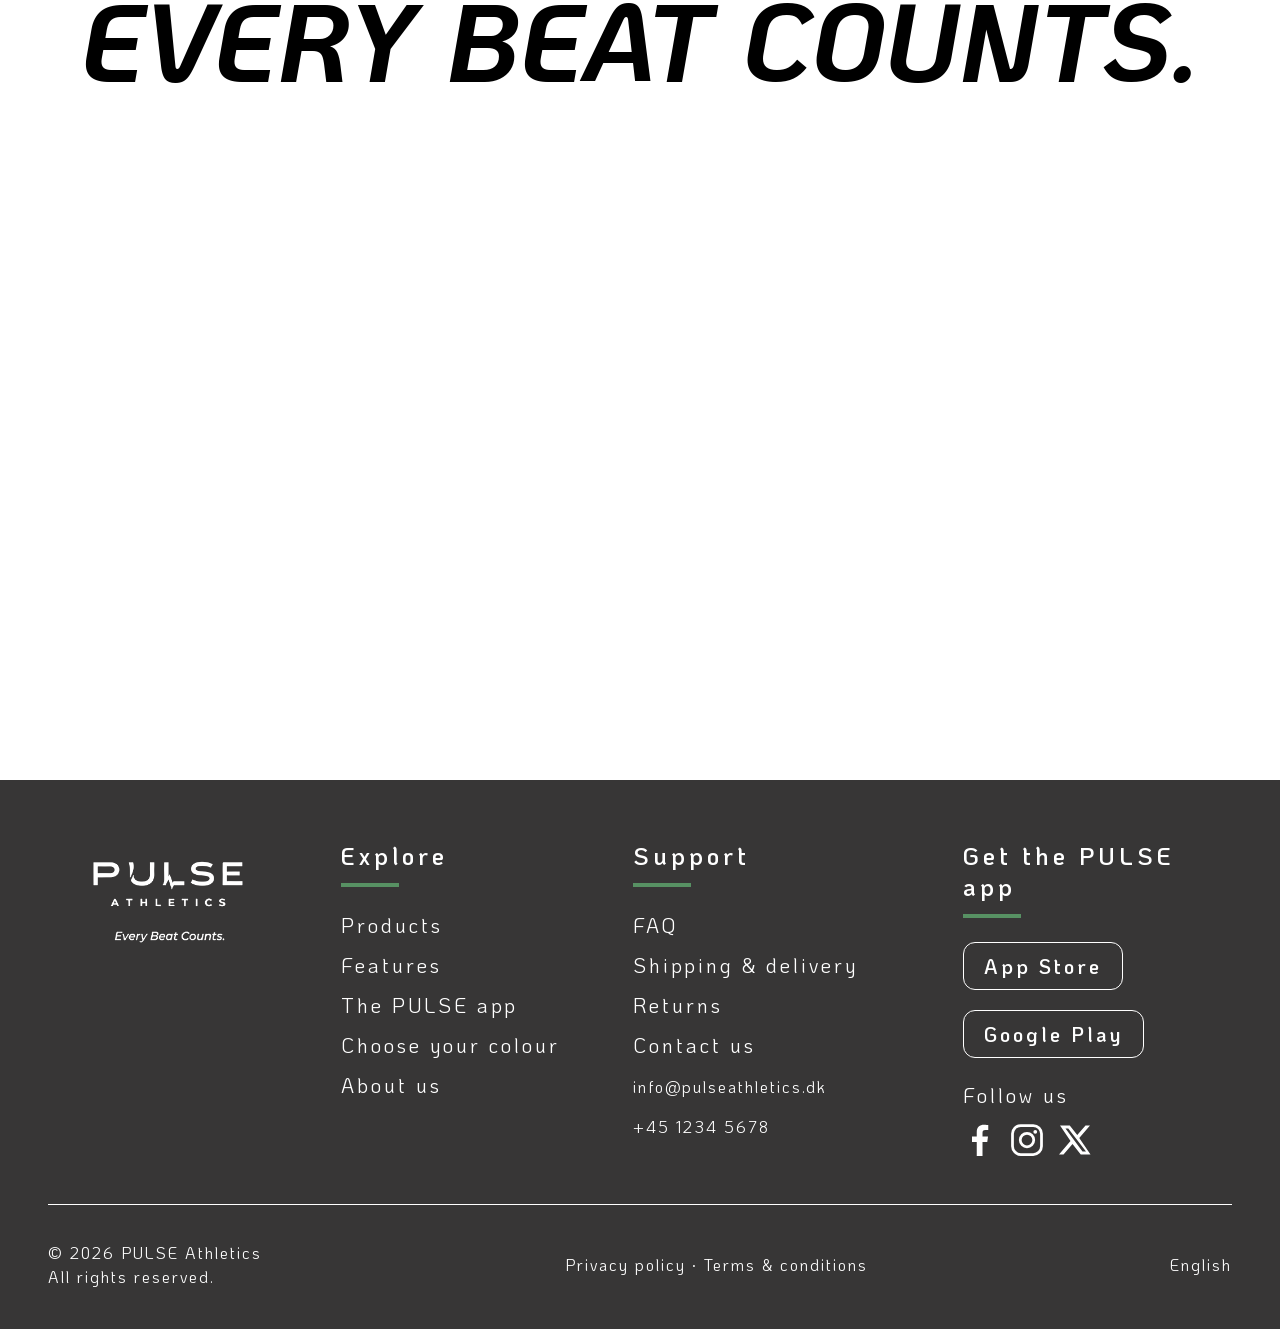
==== commit a05b4f92: "Rettet css og html til + andre småting" ====
--- a/index.html
+++ b/index.html
@@ -15,6 +15,7 @@
   <link rel="preconnect" href="https://fonts.gstatic.com" crossorigin>
 
   <link href="https://fonts.googleapis.com/css2?family=KoHo:ital,wght@0,400;0,500;0,600;0,700;1,400&display=swap" rel="stylesheet">
+  <link href="https://fonts.googleapis.com/css2?family=KoHo:ital,wght@0,400;0,500;0,600;0,700;1,400;1,700&display=swap" rel="stylesheet">
 
 </head>
 
@@ -29,9 +30,9 @@
         <div class="navbar-container">
          <!-- Burgerikon -->
           <button class="burger" id="burgerbutton" type="button" aria-label="Open menu" aria-expanded="false" aria-controls="navmenu">
-            <span class="burger-line"></span>
-            <span class="burger-line"></span>
-            <span class="burger-line"></span>
+            <span class="burger-line line-top"></span>
+            <span class="burger-line line-middle"></span>
+            <span class="burger-line line-bottom"></span>
           </button>
 
           <!-- Tekst ved siden af burgerikonet -->
@@ -90,6 +91,34 @@
 
   <main>
 
+    <!-- Jeg viser to bevægelige billedrækker i mp4 format med sloganet imellem -->
+    <section class="brand-section" aria-labelledby="brand-heading">
+
+      <!-- autoplay = browseren starter videoen automatisk -->
+      <!-- muted = videoen spilles uden lyd -->
+      <!-- loop = videoen gentages -->
+      <!-- playsinline = videoen afspilles inline i browseren på mobil -->
+
+      <!-- Øverste billedrække -->
+      <video class="brand-video-højre" autoplay muted loop playsinline aria-hidden="true">
+        <source src="Eksamen-billeder/PULSE-mod-hoejre.mp4" type="video/mp4">
+      </video>
+
+      <!-- Jeg beholder sloganet som rigtig tekst -->
+      <h2 id="brand-heading">Every Beat Counts.</h2>
+
+      <!-- Nederste billedrække -->
+      <video class="brand-video-venstre" autoplay muted loop playsinline aria-hidden="true">
+        <source src="Eksamen-billeder/PULSE-mod-venstre.mp4" type="video/mp4">
+      </video>
+
+    </section>
+
+
+
+
+
+
   </main>
 
 
--- a/css.css
+++ b/css.css
@@ -15,25 +15,27 @@
 }
 
 
+
+/* * vælger alle HTML-elementer */
 * {
   box-sizing: border-box;
 }
 
 body {
   margin: 0;
-  font-family: "KoHo", sans-serif;
+  font-family: "KoHo", sans-serif; /* Jeg bruger skrifttypen KoHo og en skrifttype uden seriffer som en reserve */
 }
 
 button {
-  font: inherit;
+  font: inherit; /* Knappen arver skrifttype og andre fontindstillinger fra body */
 }
 
 /* Hero: hele den øverste sektion */
 .hero {
-  min-height: 100vh;
+  min-height: 100vh; /* minimumshøjden er 100% af vinduets højde */
   color: var(--white);
 
-  background-color: var(--background-dark);
+  background-color: var(--background-dark); /* Mørk baggrund bag billedet */
   background-image: url("Eksamen-billeder/Hero-baggrund.png");
   background-size: cover;
   background-position: center;
@@ -42,30 +44,36 @@
 /* Lineær navigationen */
 .site-header {
   position: relative;
-  padding: 24px 48px 40px;
+  padding: 24px 48px 40px; /* Top , sider og bund */
 
   background: linear-gradient(
     to bottom,
-    rgba(0, 0, 0, 1) 0%,
+    rgba(0, 0, 0, 1) 0%, /* Jeg laver en gradient, der går fra sort til gennemsigtig */
     rgba(0, 0, 0, 0.8) 30%,
     rgba(0, 0, 0, 0.3) 65%,
     rgba(0, 0, 0, 0) 100%
   );
 }
 
-/* Navigation */
+
+
+
+/* NAVIGATION */
 .navbar-container {
-  position: static;
-
+  position: static; /* Jeg lader containeren følge sidens normale placering */
   display: grid;
-  grid-template-columns: 40px 1fr auto 1fr;
-  align-items: start;
+  grid-template-columns: 40px 1fr auto 1fr; /* Jeg laver fire kolonner: burgerknap, logo, mellemrum og ikoner */
+  align-items: start; /* Indholdet står øverst i hver kolonne */
   gap: 12px;
 }
 
-/* Burgerknappen */
+
+
+
+
+/* BURGERKNAP OG MENU */
 .burger {
-  display: flex;
+  display: flex; /* Stregernes placering */
   flex-direction: column;
   justify-content: center;
   gap: 7px;
@@ -76,31 +84,67 @@
 
   border: none;
   background: transparent;
-  cursor: pointer;
-}
-
-/* De tre streger */
+  cursor: pointer; /* Der kommer en håndmarkør, når musen hover over knappen */
+}
+
+/* De tre stregers udseende */
 .burger span {
   display: block;
   width: 32px;
   height: 3px;
   background-color: var(--white);
+}
+
+/* Jeg gør burgerknappen til udgangspunkt for krydsets streger */
+.burger {
+  position: relative; 
+}
+
+/* Jeg flytter den øverste streg og drejer den */
+.burger.active .line-top {
+  position: absolute; /* Jeg tager stregen ud af flex-opstillingen og placerer den frit i knappen */
+  top: 20px;
+  left: 4px;
+  transform: rotate(45deg); /* Jeg drejer stregen 45 grader */
+}
+
+/* Jeg gør den midterste streg helt gennemsigtig */
+.burger.active .line-middle {
+  opacity: 0;
+}
+
+/* Jeg flytter den nederste streg og drejer den modsat */
+.burger.active .line-bottom {
+  position: absolute; /* Jeg placerer også den nederste streg frit i knappen */
+  top: 20px;
+  left: 4px;
+  transform: rotate(-45deg); /* Jeg drejer stregen 45 grader i den modsatte retning */
 }
 
 /* Teksten ved siden af burgerikonet */
 .menu-label {
   padding-top: 7px;
   font-size: 24px;
-  font-weight: 600;
-}
+  font-weight: 600; /* Halvfed skrift */
+}
+
+
+
+
+
+
+
+
+/* LOGO OG SLOGAN */
 
 /* Logo inklusive slogan */
 .brand {
-  grid-column: 3;
+  grid-column: 3; /* Jeg placerer logoet i den tredje kolonne */
   display: block;
   width: 300px;
 }
 
+/* Jeg tilpasser størrelsen på logoet */
 .brand img {
   display: block;
   width: 100%;
@@ -125,7 +169,7 @@
   display: flex;
   align-items: center;
   justify-content: center;
-
+  /* Jeg gør klikområdet større end selve ikonet */
   width: 44px;
   height: 44px;
 }
@@ -135,40 +179,40 @@
   display: block;
   width: 36px;
   height: 36px;
-  object-fit: contain;
-}
-
-
-
-
-
+  object-fit: contain; /* Jeg viser hele ikonet og bevarer dets proportioner */
+}
+
+
+
+
+/* MERE NAVIGATION */
 
 /* Jeg skjuler menuen, indtil brugeren åbner den */
 .nav-menu {
-  display: none;
+  display: none; /* menuen vises ikke, før JavaScript tilføjer klassen active */
 
   /* Jeg placerer menuen under burgerknappen */
   position: absolute;
   top: 78px;
   left: 48px;
-  z-index: 100;
+  z-index: 100; /* Jeg giver menuen en lagplacering, så den ligger over indholdet */
 
   /* Jeg giver menuen en fjerdedel af vinduets bredde */
-  width: 25vw;
-  max-width: calc(100% - 40px);
+  width: 25vw; /* Jeg skriver vw, så vi tager udgangspunkt i vinduets bredde */
+  max-width: calc(100% - 40px); /* Jeg begrænser bredden til headerens bredde minus 40 px. Vi bruger denne metode så det også virker på mindre skærme*/
 
   margin: 0;
   padding: 12px 0;
 
-  list-style: none;
+  list-style: none; /* ingen listepunkter */
   background-color: var(--carbon);
-  border-radius: 12px;
+  border-radius: 12px; /* Afrunder hjørnerne */
 }
 
 /* JavaScript tilføjer senere klassen active */
 .nav-menu.active {
   display: flex;
-  flex-direction: column;
+  flex-direction: column; /* Jeg placerer punkterne under hinanden */
   gap: 0;
 }
 
@@ -179,28 +223,28 @@
 
   color: var(--white);
   font-size: 22px;
-  text-decoration: none;
+  text-decoration: none; /* Jeg fjerner understregningen */
 }
 
 /* Jeg fremhæver linket, når musen er over det */
 .nav-menu a:hover {
-  text-decoration: underline;
-  background-color: var(--pulse-green);
-}
-
-
-
-
+  text-decoration: underline; /* Jeg understreger linket, når musen hover over det i stedet for */
+  background-color: var(--pulse-green); /* Jeg giver linket min grønne brandfarve, når musen hover over det */
+}
+
+
+
+/* HERO-TEKST OG KØBSKNAP */
 
 /* Jeg placerer teksten oven på billedet og til venstre med luft ud til kanten */
 .hero-content {
-  max-width: 820px;
+  max-width: 820px; /* Jeg begrænser bredden, så teksten ikke bliver for bred */
   padding: 40px 48px 100px;
 }
 
 /* Jeg gør overskriften tydelig og giver bogstaverne luft */
 .hero-content h1 {
-  margin: 0 0 40px;
+  margin: 0 0 40px; /* Jeg fjerner standardafstanden over og under overskriften */
 
   font-size: 64px;
   font-weight: 700;
@@ -221,11 +265,13 @@
   letter-spacing: 3px;
 }
 
-/* Købsknappen */
+
+
+/* KØBSKNAPPEN */
 .buy-button {
-  display: inline-flex;
+  display: inline-flex; /* Jeg bruger flexbox inde i linket og lader bredden følge indholdet */
   align-items: center;
-  gap: 20px;
+  gap: 20px; /* afstanden mellem teksten og pilen */
 
   padding: 16px 48px;
   border-radius: 50px;
@@ -236,13 +282,13 @@
   font-size: 28px;
   font-weight: 700;
   letter-spacing: 3px;
-  text-decoration: none;
+  text-decoration: none; /* Jeg fjerner linkets understregning */
   text-transform: uppercase;
 }
 
 /* Jeg gør knappen mørkere, når musen hover over den */
 .buy-button:hover {
-  background-color: var(--pulse-green-dark);
+  background-color: var(--pulse-green-dark); /* Jeg gør baggrunden mørkere, når musen er over knappen */
 }
 
 /* Jeg tilpasser pilens størrelse */
@@ -251,45 +297,38 @@
   line-height: 1;
 }
 
-/* Markering ved brug af tastatur */
-a:focus-visible,
-button:focus-visible {
-  outline: 3px solid var(--white);
-  outline-offset: 5px;
-}
-
-
-
-
-
-
-
-
-/* Jeg gør burgerknappen til udgangspunkt for krydsets streger */
-.burger {
-  position: relative;
-}
-
-/* Jeg flytter den øverste streg og drejer den */
-.burger.active span:nth-child(1) {
-  position: absolute;
-  top: 20px;
-  left: 4px;
-  transform: rotate(45deg);
-}
-
-/* Jeg skjuler den midterste streg */
-.burger.active span:nth-child(2) {
-  opacity: 0;
-}
-
-/* Jeg flytter den nederste streg og drejer den modsat */
-.burger.active span:nth-child(3) {
-  position: absolute;
-  top: 20px;
-  left: 4px;
-  transform: rotate(-45deg);
-}
+
+
+
+/* HER STARTER VIDEOERNE OG SLOGANET */
+
+/* Jeg samler videoer og slogan på en hvid baggrund */
+.brand-section {
+  background-color: var(--white); /* Baggrundsfarve */
+  color: var(--black); /* Tekstfarve */
+}
+
+.brand-section video {
+  display: block; /* Jeg fjerner den lille bundafstand under videoerne */
+  width: 100%; /* Videoerne fylder hele sektionens bredde */
+  max-width: none; /* Jeg fjerner en eventuel begrænsning af videoernes bredde */
+  height: auto;
+  margin: 0; /* ingen afstand omkring videoerne */
+}
+
+/* Jeg centrerer sloganet mellem de to videoer */
+.brand-section h2 {
+  margin: 0;
+  padding: 40px 16px;
+
+  font-size: clamp(28px, 8.5vw, 140px); /* Jeg lader skriftstørrelsen følge vinduets bredde mellem 28 og 140 px */
+  font-weight: 700;
+  font-style: italic; /* Gør teksten kursiv */
+  line-height: 1.1;
+  text-align: center; /* Jeg centrerer teksten */
+  text-transform: uppercase;
+}
+
 
 
 
@@ -311,19 +350,20 @@
 /* Jeg fordeler den øverste del i fire kolonner */
 .footer-top {
   display: grid;
-  grid-template-columns: 1fr 1fr 1.15fr 1.1fr;
+  grid-template-columns: 1fr 1fr 1.15fr 1.1fr; /* Jeg giver kolonnerne forskellige andele af pladsen */
+  /* 1fr = Logo, 1fr = Explore, 1.15fr = Support, 1.1fr = App og SoMe */
   gap: 48px;
 
-  max-width: 1440px;
+  max-width: 1440px; /* Jeg begrænser hele indholdets bredde til 1440 px */
   margin: 0 auto;
   padding-bottom: 48px;
 }
 
 /* Jeg tilpasser størrelsen på footerens logo */
 .footer-brand {
-  display: block;
+  display: block; /* Jeg lader logolinket opføre sig som en blok */
   width: 240px;
-  max-width: 100%;
+  max-width: 100%; /* Jeg sørger for, at den ikke bliver bredere end dens kolonne */
 }
 
 .footer-brand img {
@@ -334,17 +374,16 @@
 
 /* Jeg tilpasser kolonnernes overskrifter */
 .footer-column h2 {
-  margin: 0 0 24px;
+  margin: 0 0 24px; /* Jeg giver 24px afstand nedenunder */
 
   font-size: 24px;
-  font-weight: 600;
-  letter-spacing: 4px;
+  font-weight: 600; 
+  letter-spacing: 4px; /* Jeg øger afstanden mellem bogstaverne med 4 px */
 }
 
 /* Jeg tilføjer en grøn streg under hver overskrift */
 .footer-column h2::after {
-  /* Jeg laver et tomt pseudoelement */
-  content: "";
+  content: ""; /* Jeg laver et tomt pseudoelement */
   display: block;
 
   width: 58px;
@@ -356,13 +395,13 @@
 
 /* Jeg fjerner punkterne og standardafstanden fra listerne */
 .footer-column ul {
-  display: flex;
-  flex-direction: column;
+  display: flex; /* Flexbox til listens punkter */
+  flex-direction: column; /* Placerer punkterne under hinanden */
   gap: 12px;
 
   margin: 0;
-  padding: 0;
-  list-style: none;
+  padding: 0; /* Jeg fjerner listens standardindrykning */
+  list-style: none; /* Jeg fjerner prikkerne foran punkterne */
 }
 
 /* Jeg tilpasser teksten i listerne */
@@ -375,44 +414,44 @@
 /* Jeg bruger hvid til footerens links */
 .site-footer a {
   color: var(--white);
-  text-decoration: none;
-}
-
-/* Jeg understreger links, når musen er over dem */
+  text-decoration: none; /* Jeg fjerner linkenes standardunderstregning */
+}
+
+/* Jeg understreger links, når musen hover over dem */
 .site-footer a:hover {
-  text-decoration: underline;
+  text-decoration: underline; 
 }
 
 /* Jeg tilpasser kontaktoplysningerne */
 .footer-email,
 .footer-phone {
-  display: block;
+  display: block; /* email og telefon står på hver sin linje */
   margin: 16px 0 0;
 
   font-size: 16px;
   line-height: 1.5;
   letter-spacing: 2px;
-  overflow-wrap: anywhere;
+  overflow-wrap: anywhere; /* Jeg tillader lange tekster at bryde, hvis de ikke kan være i kolonnen */
 }
 
 .footer-email {
-  text-decoration: underline;
+  text-decoration: underline; /* Jeg understreger mailadressen */
 }
 
 /* Jeg placerer appfelterne under hinanden */
 .footer-app-buttons {
   display: flex;
   flex-direction: column;
-  align-items: flex-start;
+  align-items: flex-start; /* Jeg placerer knapperne til venstre og undgår, at de strækkes i bredden */
   gap: 20px;
 }
 
-/* Jeg giver appfelterne en hvid kant */
+/* Knappernes udseende */
 .app-button {
-  display: inline-block;
+  display: inline-block; /* Jeg får knappen til at ligne en boks */
   padding: 10px 20px;
 
-  border: 1px solid var(--white);
+  border: 1px solid var(--white); /* Jeg giver knappen en hvid, ubrudt kant på 1 px */
   border-radius: 12px;
 
   font-size: 20px;
@@ -422,7 +461,7 @@
 
 /* Jeg giver Follow us-teksten luft */
 .footer-follow {
-  margin: 24px 0 16px;
+  margin: 24px 0 16px; /* Jeg giver 24 px afstand ovenover, ingen i siderne og 16 px nedenunder */
 
   font-size: 20px;
   letter-spacing: 3px;
@@ -430,7 +469,7 @@
 
 /* Jeg placerer navnene på sociale medier på en række */
 .footer-socials {
-  display: flex;
+  display: flex; /* ikonerne står på en række */
   align-items: center;
   gap: 16px;
 }
@@ -440,7 +479,7 @@
   display: block;
   width: 32px;
   height: 32px;
-  object-fit: contain;
+  object-fit: contain; /* Jeg viser hele ikonet i området uden at strække eller beskære det */
 }
 
 
@@ -448,14 +487,14 @@
 /* Jeg laver den nederste række og skillelinjen over den */
 .footer-bottom {
   display: flex;
-  justify-content: space-between;
+  justify-content: space-between; /* Fordeling af den ledige plads mellem elementerne */
   align-items: center;
   gap: 32px;
 
   max-width: 1440px;
   margin: 0 auto;
-  padding-top: 36px;
-  border-top: 1px solid rgba(255, 255, 255, 0.25);
+  padding-top: 36px; /* Jeg giver 36px luft mellem skillelinjen og indholdet */
+  border-top: 1px solid var(--white);
 
   font-size: 16px;
   line-height: 1.5;
@@ -466,92 +505,65 @@
   margin: 0;
 }
 
-/* Jeg holder sprogangivelsen samlet på én linje */
-.footer-language {
-  white-space: nowrap;
-}
-
-
-
-
-
-
-
-
-
-
-
-
-
-
-
-/* Jeg bruger to kolonner på mindre skærme */
+
+/* HER SLUTTER FOOTEREN */
+
+
+
+
+
+
+
+
+
+
+
+/* NU TILPASSER VI SIDEN TIL MINDRE SKÆRME */
+
+/* Tablet og mindre computervinduer */
 @media (max-width: 1100px) {
   .footer-top {
-    grid-template-columns: repeat(2, 1fr);
-    gap: 40px;
+    grid-template-columns: repeat(2, 1fr); /* Jeg bruger to lige brede kolonner */
+    gap: 40px; 
   }
 
   .footer-bottom {
-    flex-wrap: wrap;
-  }
-}
-
-/* Jeg placerer indholdet under hinanden på mobil */
-@media (max-width: 600px) {
-  .site-footer {
-    padding: 40px 20px 32px;
-  }
-
-  .footer-top {
-    grid-template-columns: 1fr;
-    padding-bottom: 32px;
-  }
-
-  .footer-bottom {
-    flex-direction: column;
-    align-items: flex-start;
-    gap: 20px;
-  }
-}
-
-
-/* Jeg tilpasser selve menuens placering og bredde på mobil */
+    flex-wrap: wrap; /* Jeg lader elementerne fortsætte på en ny række ved pladsmangel */
+  }
+}
+
+
+
+
+/* Navigation og hero på mobil */
 @media (max-width: 700px) {
+  .site-header {
+    padding: 20px; /* Jeg mindsker luften omkring navigationen */
+  }
+
+  .navbar-container {
+    grid-template-columns: 40px 1fr; /* Jeg bruger to kolonner */
+  }
+
+  .brand {
+    grid-column: 1 / -1; /* Jeg lader logoet spænde over begge kolonner */
+    justify-self: center; 
+    width: 230px; /* Jeg gør logoet mindre */
+  }
+
   .nav-menu {
-    left: 20px;
-    width: calc(100% - 40px);
-  }
-}
-
-/* Jeg tilpasser placeringen af ikonernepå mobil */
-@media (max-width: 700px) {
+    left: 20px; 
+    width: calc(100% - 40px); /* Jeg giver plads til luft i begge sider */
+  }
+
   .header-actions {
     top: 20px;
     right: 20px;
     gap: 0;
   }
-}
-
-
-/* Tilpasning til mindre skærme */
-@media (max-width: 700px) {
-  .site-header {
-    padding: 20px;
-  }
-
-  .navbar-container {
-    grid-template-columns: 40px 1fr;
-  }
-
-  .brand {
-    grid-column: 1 / -1;
-    justify-self: center;
-    width: 230px;
-  }
 
   .hero-content {
-    padding: 32px 20px 60px;
+    padding: 32px 20px 60px; /* Jeg tilpasser luften omkring hero-teksten */
   }
 
   .hero-content h1 {
@@ -565,7 +577,29 @@
   }
 
   .buy-button {
-    padding: 14px 32px;
+    padding: 14px 32px; /* Jeg mindsker luften inde i knappen */
     font-size: 22px;
   }
-}+}
+
+
+
+
+/* Footer på mobil */
+@media (max-width: 600px) {
+  .site-footer {
+    padding: 40px 20px 32px; /* Jeg mindsker luften omkring footerens indhold */
+  }
+
+  .footer-top {
+    grid-template-columns: 1fr; /* Jeg placerer indholdet i én kolonne */
+    padding-bottom: 32px;
+  }
+
+  .footer-bottom {
+    flex-direction: column; /* Jeg placerer elementerne under hinanden */
+    align-items: flex-start; /* Jeg placerer dem langs venstre kant */
+    gap: 20px;
+  }
+}
+
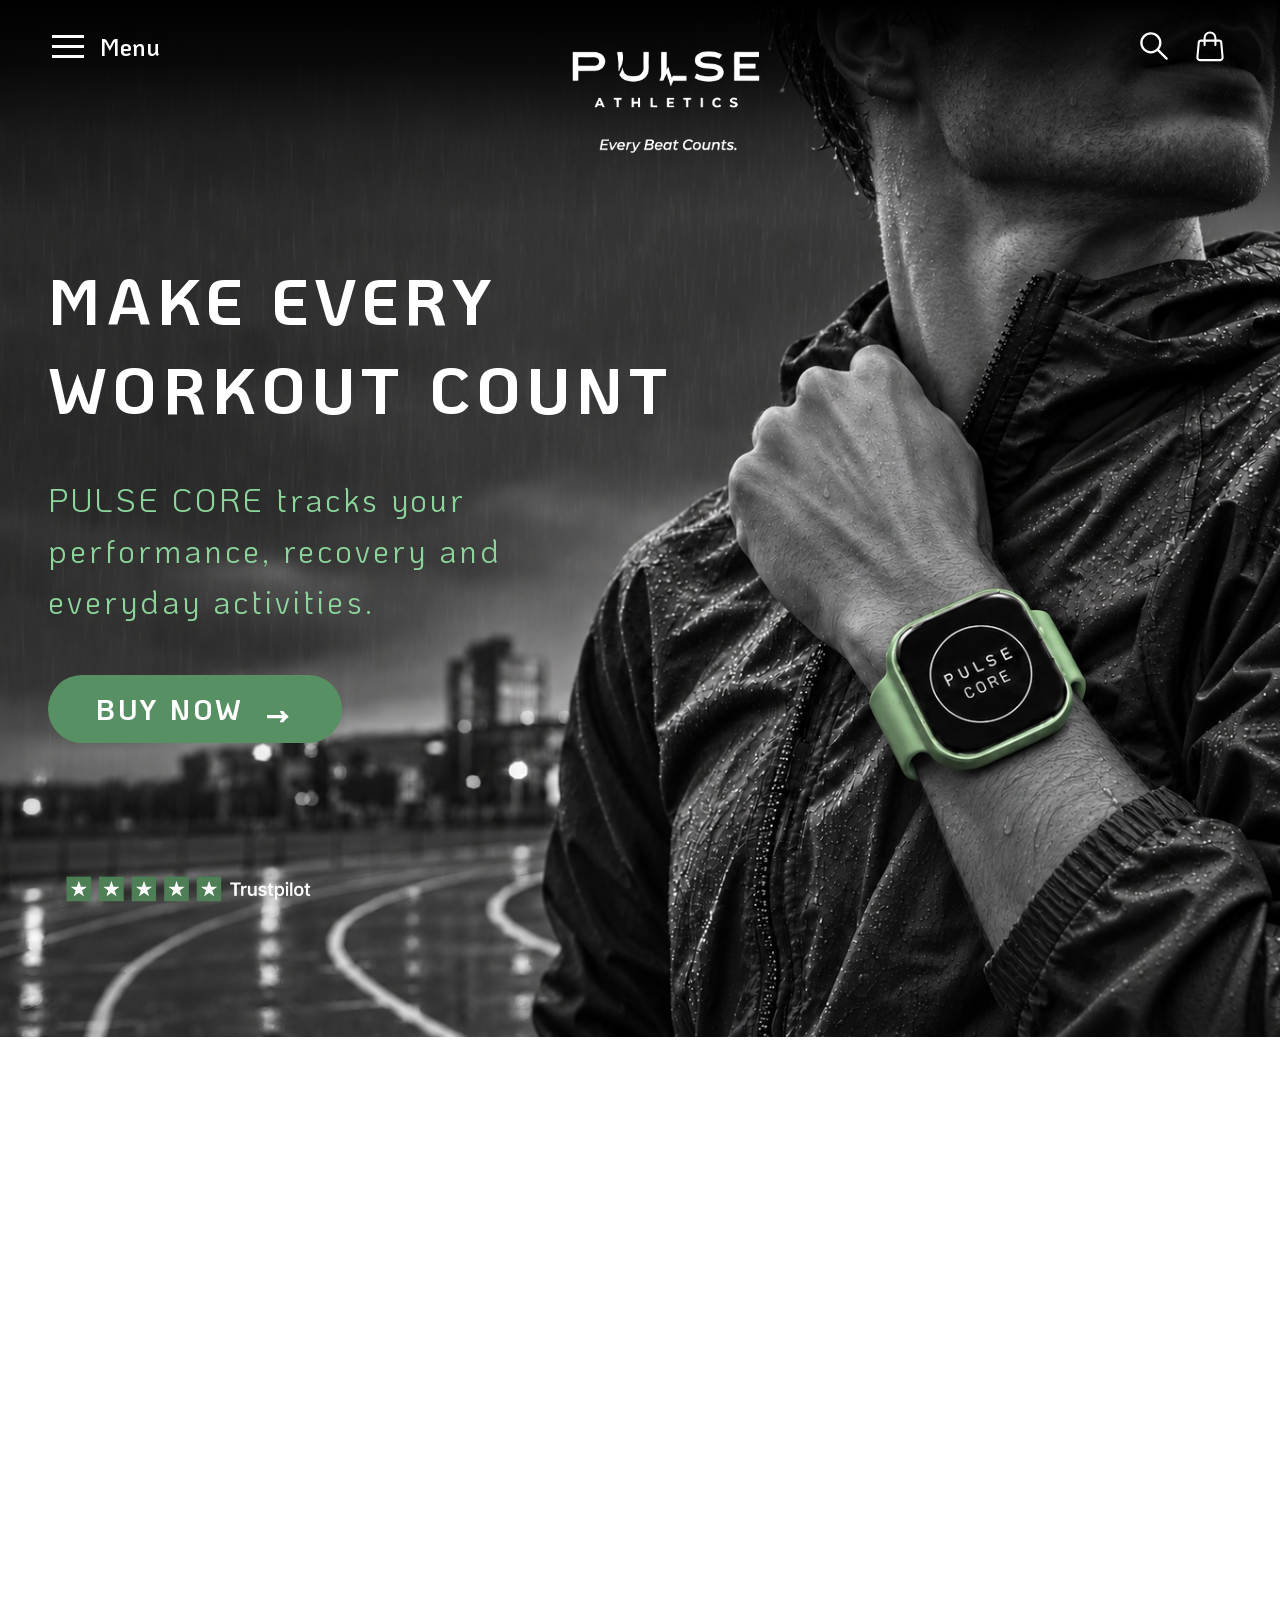
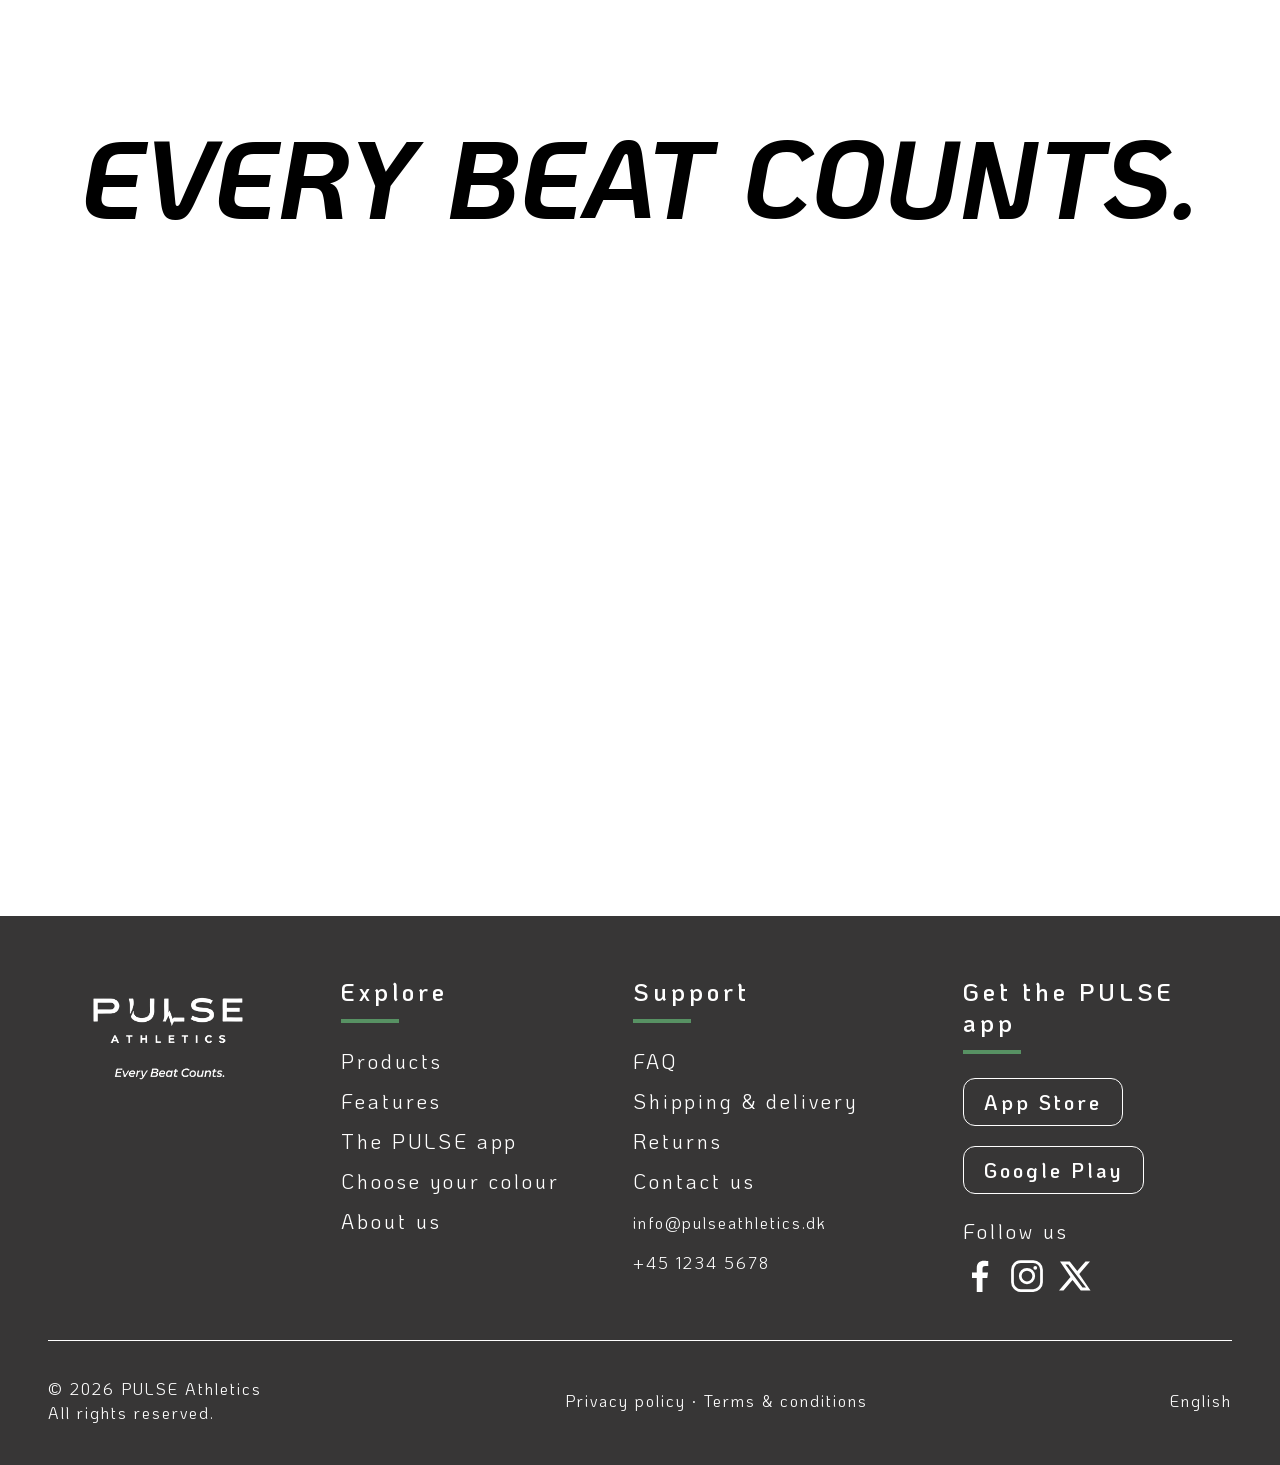
==== commit 0501e080: "Trustpilot" ====
--- a/index.html
+++ b/index.html
@@ -84,6 +84,11 @@
         Buy now
         <span aria-hidden="true">→</span>
       </a>
+
+      <!-- Jeg linker til anmeldelsesdelen længere nede på siden -->
+      <a class="trustpilot" href="#reviews">
+        <img src="Eksamen-billeder/Trustpilot.png" alt="Se anmeldelser af PULSE Core">
+      </a>
     </div>
 
   </section>
--- a/css.css
+++ b/css.css
@@ -298,6 +298,21 @@
 }
 
 
+/* TRUSTPILOT LOGO */
+
+.trustpilot {
+  display: block; /* Jeg placerer linket på sin egen linje */
+  width: fit-content; /* Jeg lader linkets bredde følge indholdet */
+  max-width: 100%; 
+  margin-top: 100px; /* Jeg giver luft over Trustpilot-grafikken */
+}
+
+.trustpilot img {
+  display: block;
+  width: 280px;
+  max-width: 100%; /* Jeg lader billedet blive mindre ved pladsmangel */
+  height: auto;
+}
 
 
 /* HER STARTER VIDEOERNE OG SLOGANET */
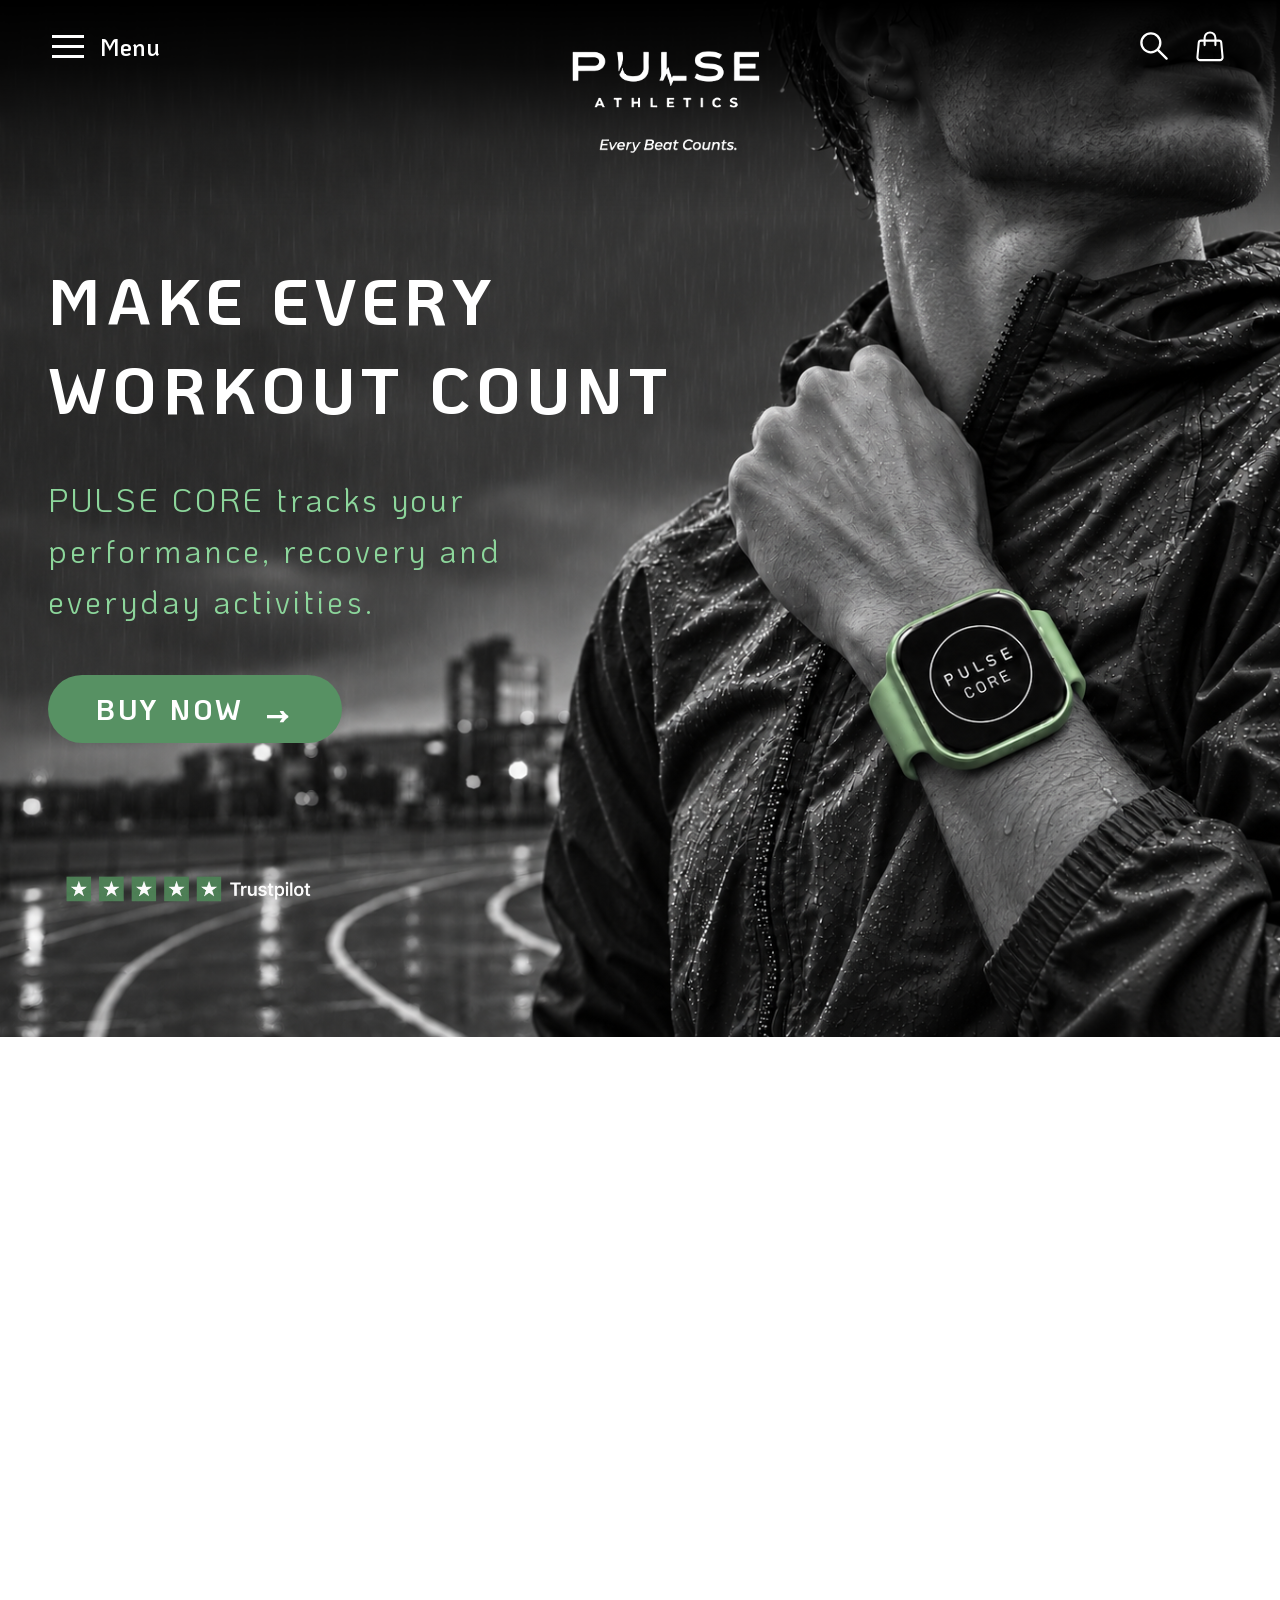
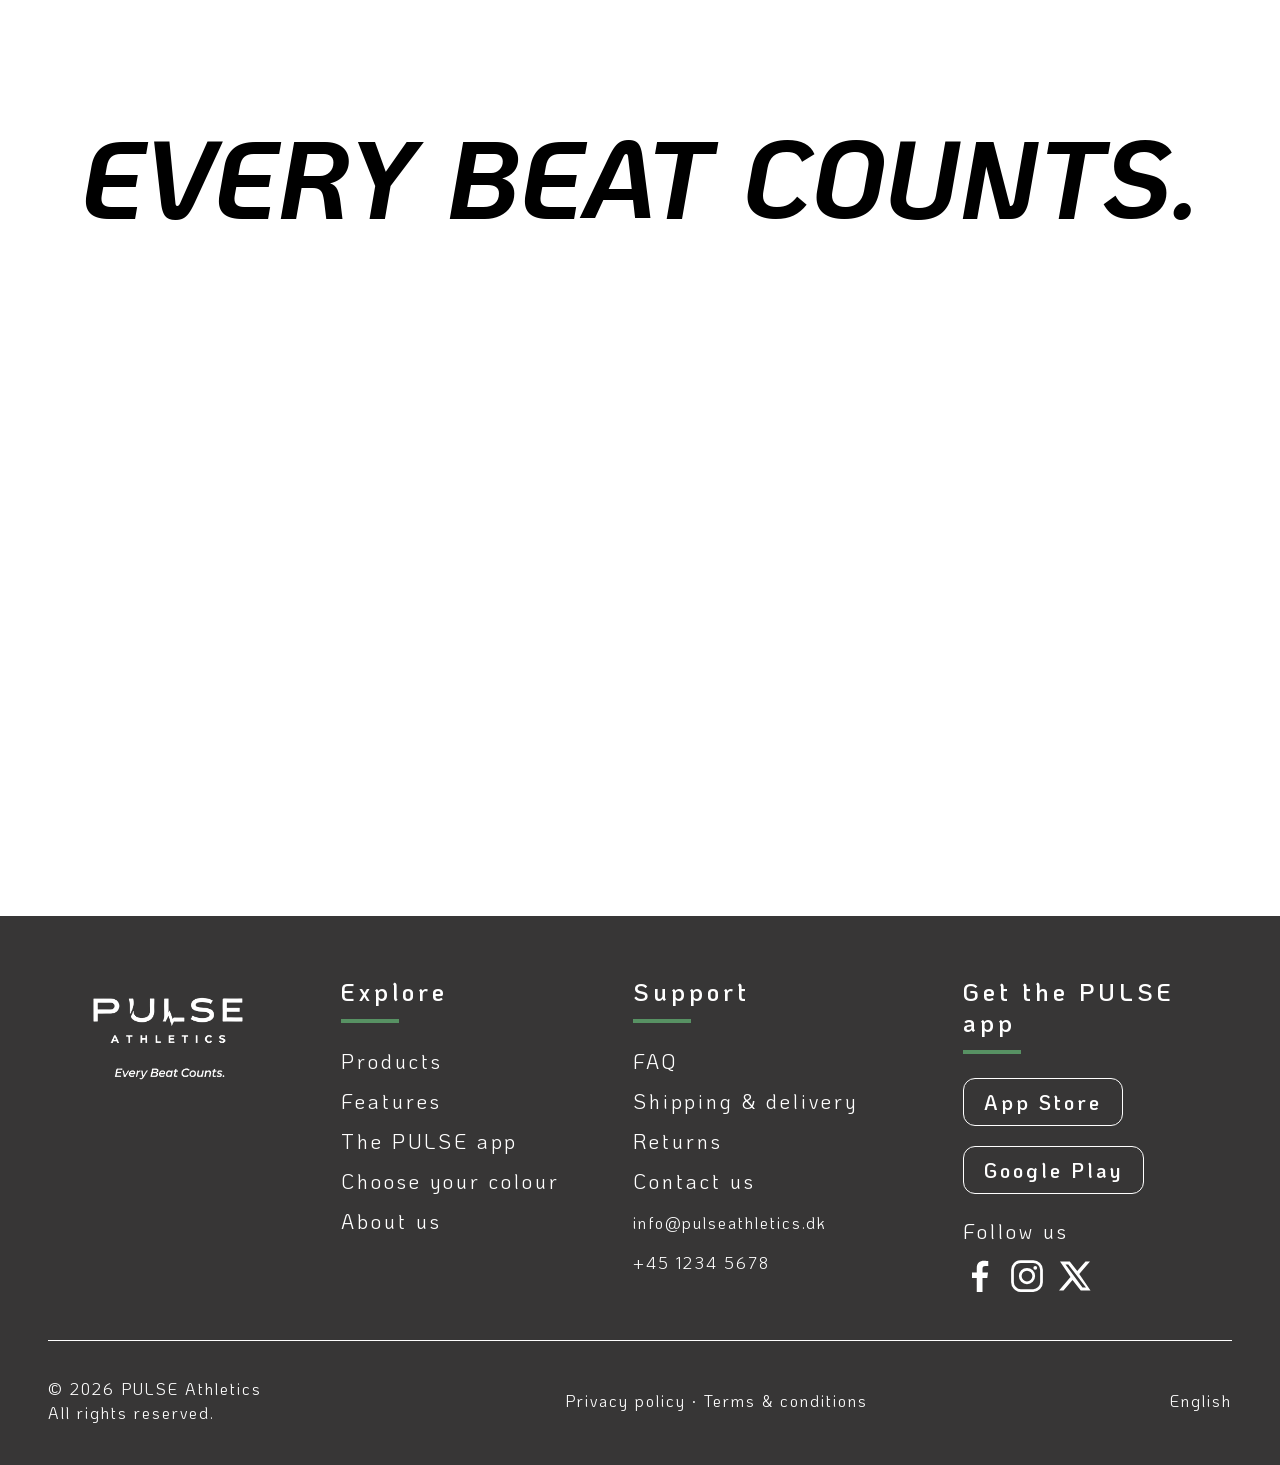
==== commit 666d586b: "Rettelser og app billeder" ====
--- a/index.html
+++ b/index.html
@@ -21,9 +21,8 @@
 
 <body>
 
-  <section class="hero">
-
-    <!-- Header med navigation -->
+
+    <!-- Navigation ligger uden for hero section, så den kan blive sticky og følge hele siden -->
     <header class="site-header">
 
      <nav class="navbar" aria-label="Main Navigation">
@@ -67,7 +66,8 @@
         </div>
       </nav>
     </header>
-  
+
+  <section class="hero">
     <div class="hero-content">
       <h1>
         Make every<br>
@@ -90,9 +90,7 @@
         <img src="Eksamen-billeder/Trustpilot.png" alt="Se anmeldelser af PULSE Core">
       </a>
     </div>
-
   </section>
-
 
   <main>
 
@@ -230,7 +228,6 @@
 
 
 
-
+  <script src="js.js"></script>
 </body>
-<script src="js.js"></script>
 </html>
--- a/css.css
+++ b/css.css
@@ -11,7 +11,11 @@
   --white: #ffffff;
   --black: #000000;
   --background-dark: #171717;
-  --carbon: #373636;
+  --pulse-carbon: #373636;
+
+  /* Øvrige produktfarver */
+  --pulse-sand: ##E4DACA;
+  --pulse-blush: ##F3BBB6;
 }
 
 
@@ -34,6 +38,8 @@
 .hero {
   min-height: 100vh; /* minimumshøjden er 100% af vinduets højde */
   color: var(--white);
+  margin-top: calc(-1 * var(--header-height, 0px)); /* Jeg trækker heroen op bag navigationen */
+  padding-top: var(--header-height, 0px); /* Jeg holder hero-teksten fri af navigationen */
 
   background-color: var(--background-dark); /* Mørk baggrund bag billedet */
   background-image: url("Eksamen-billeder/Hero-baggrund.png");
@@ -43,8 +49,13 @@
 
 /* Lineær navigationen */
 .site-header {
-  position: relative;
+  position: sticky; /* Navigationen følger ned før man scroller */
+  top: 0; /* Den bliver ved vinduets øverste kant */
+  z-index: 1000; /* Navigationen kommer foran alt indhold */
+
   padding: 24px 48px 40px; /* Top , sider og bund */
+
+  color: var(--white); /* Navigationens tekst bliver hvid */
 
   background: linear-gradient(
     to bottom,
@@ -205,7 +216,7 @@
   padding: 12px 0;
 
   list-style: none; /* ingen listepunkter */
-  background-color: var(--carbon);
+  background-color: var(--pulse-carbon);
   border-radius: 12px; /* Afrunder hjørnerne */
 }
 
@@ -357,7 +368,7 @@
 
 /* Jeg giver footeren en grå baggrund og hvid tekst */
 .site-footer {
-  background-color: var(--carbon);
+  background-color: var(--pulse-carbon);
   color: var(--white);
   padding: 60px 48px 40px;
 }
